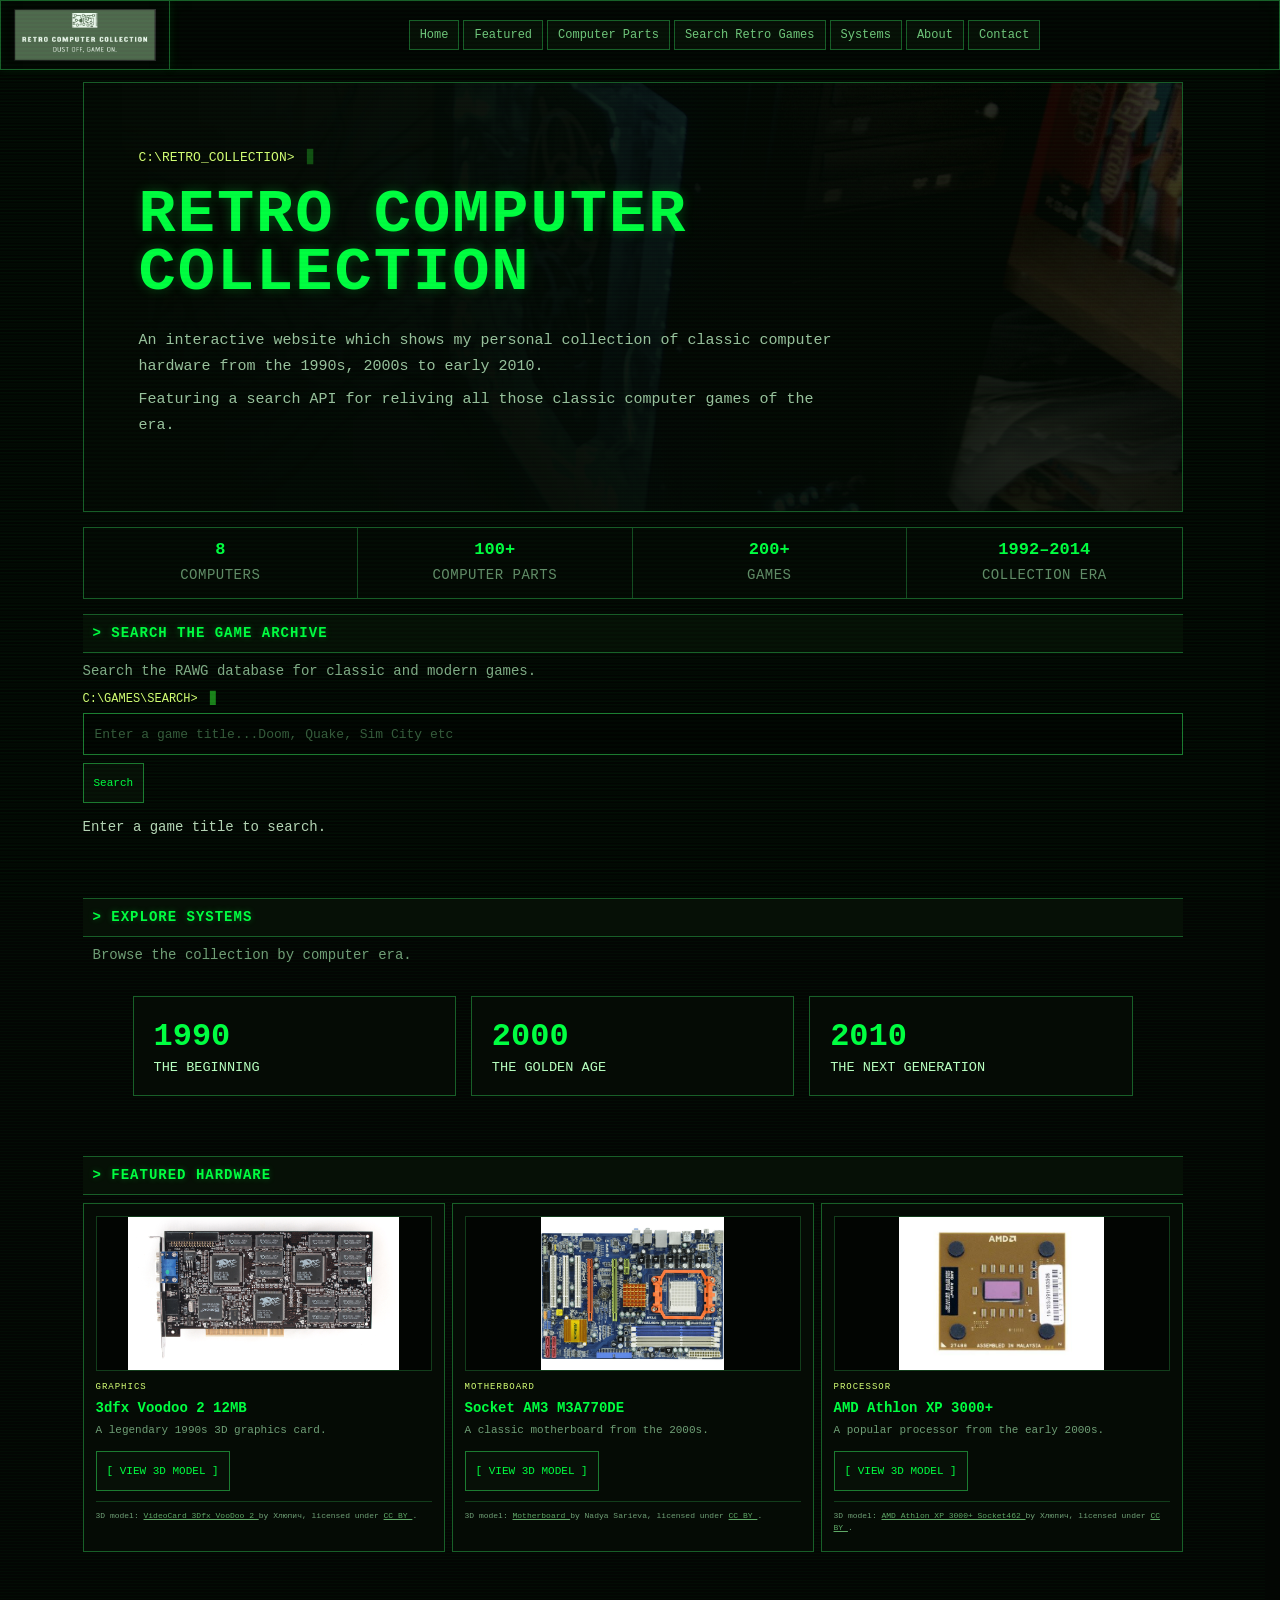
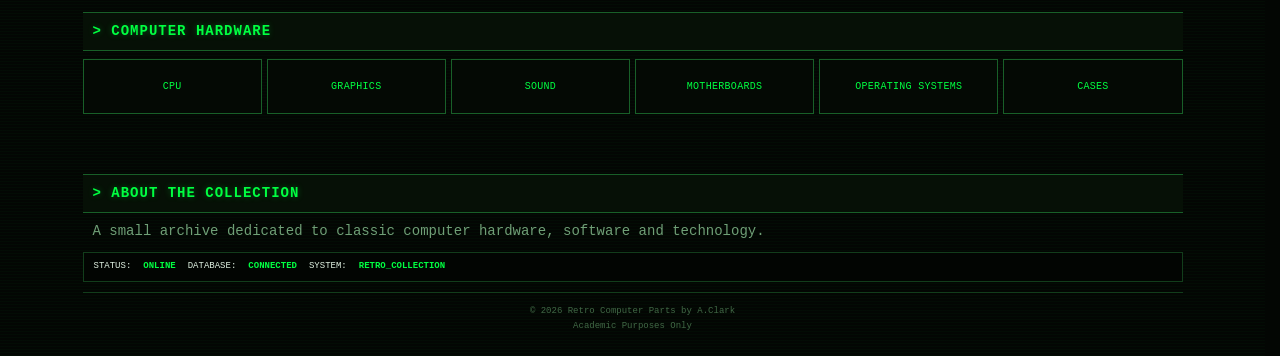
==== index.html @ cc0c21e3 "blinking cursor to home page" ====
<!-- ######### - Created by Adam Clark, final version 14-09-2026.
######### - No form of AI has been used, Category AITS descriptor is 1(No AI)
######### - All sources for reference accounted for. Previously used and known knowledge used for vast majority of logic.
######### - Where further reading has been needed, i have included the reference link to the guide at the start of the appropriate area of code. -->
 
<!DOCTYPE html>
<html lang="en">
<head>
    <meta charset="UTF-8">
    <meta name="viewport" content="width=device-width, initial-scale=1.0">  
    <link rel="icon" href="favicon.png" type="image/x-icon">
    <title>Retro Computer Collection</title>
<!-- Due to number of independent styles required for each asset, a css file has been created -->
    <link rel="stylesheet" href="style.css">
<!-- A 3rd party 3d model viewer. Guide for futher reading and coding help, https://modelviewer.dev/ -->
    <script type="module"
        src="https://ajax.googleapis.com/ajax/libs/model-viewer/4.0.0/model-viewer.min.js">
    </script>
</head>

<body>
<!-- allows users to whom use keyboard and screen readers to bypass directly to main page -->
    <a class="skip-link" href="#main-content">
Skip to main content
    </a>

<header>

    <img src="images/logo.png" alt="Retro Computer Collection" class="logo">

    <h1>Retro Computer Collection</h1>
 
    <nav aria-label="Main navigation">
        <ul>
       <li><a href="#home">Home</a></li>
       <li><a href="#featured">Featured</a></li>
        <li><a href="#parts">Computer Parts</a></li>
        <li><a href="#search">Search Retro Games</a></li>
        <li><a href="#systems">Systems</a></li>
       <li><a href="#about">About</a></li>
 <li><a href="#" id="contactLink">Contact</a></li>
        </ul>
    </nav>  
   


</header>


<main id="main-content">

    <section id="home" class="terminal-hero">

    <img
        src="images/computer-background.jpg"
        alt=""
        class="hero-background">

    <div class="terminal-content">

        <div class="terminal-prompt">
            C:\RETRO_COLLECTION&gt;
        </div>

        <h2>RETRO COMPUTER<br>COLLECTION</h2>

        <p>
            An interactive website which shows my personal collection
            of classic computer hardware from the 1990s, 2000s to early 2010.
        </p>

        <p>
            Featuring a search API for reliving all those classic
            computer games of the era.
        </p>

    </div>

</section>



    <section class="stats" aria-label="Collection statistics">

        <div class="stat">
            <strong>8 </strong>
            <span>COMPUTERS</span>
        </div>

        <div class="stat">
            <strong>100+</strong>
            <span>COMPUTER PARTS</span>
        </div>

        <div class="stat">
            <strong>200+</strong>
            <span>GAMES</span>
        </div>

        <div class="stat">
            <strong>1992–2014</strong>
            <span>COLLECTION ERA</span>
        </div>

    </section>

<!-- This section allows the user to search and pull data from the API data base for games (RAWG). The search results a then pulled from the system using javascript. -->
<section id="search">

    <h2>&gt; SEARCH THE GAME ARCHIVE</h2>

    <p>
        Search the RAWG database for classic and modern games.
    </p>

    <form id="gameSearchForm">

        <label for="gameSearch" class="terminal-prompt"> C:\GAMES\SEARCH&gt; </label>

        <input
            type="search"
            id="gameSearch"
            name="game"
            placeholder="Enter a game title...Doom, Quake, Sim City etc"
            autocomplete="off"
        >

        <button type="submit" class="site-link">
            Search
        </button>

    </form>

    <div id="searchResults">
        <p>Enter a game title to search.</p>
    </div>

</section>


<section id="systems">

    <h2>&gt; EXPLORE SYSTEMS</h2>

    <p>Browse the collection by computer era.</p>

    <div class="decade-timeline">

        <!-- buttons have been created to allow the user to show a specific time period of computer system, using Javascript the relevent informaitno is pulled from the website. -->
    <button type="button" class="decade" data-decade="1990s">
        <strong>1990</strong>
        <span>THE BEGINNING</span>
    </button>

    <button type="button" class="decade" data-decade="2000s">
        <strong>2000</strong>
        <span>THE GOLDEN AGE</span>
    </button>

    <button type="button" class="decade" data-decade="2010s">
        <strong>2010</strong>
        <span>THE NEXT GENERATION</span>
    </button>

</div>

<!-- this uses a container which uses a placeholder to show the user a default layout for decade, when the user selects a specifc decade, javascript is used to load the selected period computer systems. -->

    <div id="systemCollection" class="system-collection" aria-live="polite">

        <p class="system-placeholder">
            Select a decade to view the systems in the collection.
        </p>

    </div>

</section>


<!-- this is the featured part of the website, this loads three historical items i owned, and loads a 3d model into the browser for the user to interactive with. 3d models are not my own but cited.
 Further reading on implementing the 3d viewer and javascript coding was obtained from  https://modelviewer.dev/ -->

    <section id="featured">

        <h2>&gt; FEATURED HARDWARE</h2>

        <div class="parts">

            <article>

                <img
                    src="featured/voodoo.jpg"
                    alt="3dfx Voodoo 2 graphics card">

                <div class="card-label">
                    GRAPHICS
                </div>

                <h3>3dfx Voodoo 2 12MB</h3>

                <p>
                    A legendary 1990s 3D graphics card.
                </p>

                <button
                    type="button"
                    class="model-link site-link"
                    data-model="featured/voodoo.glb">
                    [ VIEW 3D MODEL ]
                </button>

                <p class="site-link-citation">
                    3D model:
                    <a
                        href="https://sketchfab.com/3d-models/videocard-3dfx-voodoo-2-6d3f9151b11b46f184dcae4c0ed22479"
                        target="_blank"
                        rel="noopener">
                        VideoCard 3Dfx VooDoo 2
                    </a>
                    by Хлюпич, licensed under
                    <a
                        href="https://creativecommons.org/licenses/by/4.0/"
                        target="_blank"
                        rel="noopener">
                        CC BY
                    </a>.
                </p>

            </article>


            <article>

                <img
                    src="featured/motherboard.jpg"
                    alt="Socket AM3 M3A770DE motherboard">

                <div class="card-label">
                    MOTHERBOARD
                </div>

                <h3>Socket AM3 M3A770DE</h3>

                <p>
                    A classic motherboard from the 2000s.
                </p>

                <button
                    type="button"
                    class="model-link site-link"
                    data-model="featured/motherboard.glb">
                    [ VIEW 3D MODEL ]
                </button>

                <p class="site-link-citation">
                    3D model:
                    <a
                        href="https://sketchfab.com/3d-models/motherboard-cd605439b788488d83d1c97d4547c9fc"
                        target="_blank"
                        rel="noopener">
                        Motherboard
                    </a>
                    by Nadya Sarieva, licensed under
                    <a
                        href="https://creativecommons.org/licenses/by/4.0/"
                        target="_blank"
                        rel="noopener">
                        CC BY
                    </a>.
                </p>

            </article>


            <article>

                <img
                    src="featured/amdathlon3000.jpg"
                    alt="AMD Athlon XP 3000+ processor">

                <div class="card-label">
                    PROCESSOR
                </div>

                <h3>AMD Athlon XP 3000+</h3>

                <p>
                    A popular processor from the early 2000s.
                </p>

                <button
                    type="button"
                    class="model-link site-link"
                    data-model="featured/amdathlonxp.glb">
                    [ VIEW 3D MODEL ]
                </button>

                <p class="site-link-citation">
                    3D model:
                    <a
                        href="https://sketchfab.com/3d-models/amd-athlon-xp-3000-socket462-8713dd83f1434eb2a84fe0ce3e3744a7"
                        target="_blank"
                        rel="noopener">
                        AMD Athlon XP 3000+ Socket462
                    </a>
                    by Хлюпич, licensed under
                    <a
                        href="https://creativecommons.org/licenses/by/4.0/"
                        target="_blank"
                        rel="noopener">
                        CC BY
                    </a>.
                </p>

            </article>

        </div>


        <div
            id="modelViewer"
            class="model-viewer-container">

            <button
                id="closeModel"
                class="model-close">
                [ CLOSE 3D MODEL ]
            </button>

            <model-viewer
                id="model3D"
                alt="3D computer component"
                camera-controls
                auto-rotate
                shadow-intensity="1"
                exposure="1"
                loading="eager"
                reveal="auto"
                style="width: 100%; height: 100%; background: #101510;">
            </model-viewer>

        </div>

    </section>

<!-- placeholder at the bottom of the website to allow the user to navigate to pages to specific types of hardware -->
    <section id="parts">

        <h2>&gt; COMPUTER HARDWARE</h2>

        <ul class="categories">

            <li>
            <a href="cpu.html" class="category">
                <h3>CPU</h3>
            </a>
            </li>
            <li>
            <a href="gpu.html" class="category">
                <h3>GRAPHICS</h3>
            </a>
            </li>
            <li>
            <a href="sound.html" class="category">
                <h3>SOUND</h3>
            </a>
            </li>
            <li>
            <a href="motherboard.html" class="category">
                <h3>MOTHERBOARDS</h3>
            </a>
            </li>
            <li>
            <a href="os.html" class="category">
                <h3>OPERATING SYSTEMS</h3>
            </a>
            </li>
            <li>
            <a href="tower.html" class="category">
                <h3>CASES</h3>
            </a>
            </li>
        </ul>

    </section>

    <section id="about">

        <h2>&gt; ABOUT THE COLLECTION</h2>

        <p>
            A small archive dedicated to classic computer hardware,
            software and technology.
        </p>

    </section>

<!-- styling at the bottom of the webpage to mimic a terminal connection status -->
    <section class="terminal-status">

        <span>STATUS:</span>
        <strong>ONLINE</strong>

        <span>DATABASE:</span>
        <strong>CONNECTED</strong>

        <span>SYSTEM:</span>
        <strong>RETRO_COLLECTION</strong>

    </section>

<!-- contact form used to collect information from the user and allow them to send a message via a default mailing application. It uses a seperate js file in contact.js -->
    <div id="contact" aria-hidden="true">

        <div class="contact-box">

            <button
                type="button"
                id="closeContact"
                class="contact-close"
                aria-label="Close contact form">
                &times;
            </button>

            <h2 id="contactTitle">CONTACT</h2>

            <p>
                Send a message about the Retro Computer Collection.
            </p>

            <p
                id="formFeedback"
                class="form-feedback"
                aria-live="polite">
            </p>

            <form id="contactForm">

                <label for="contactName">NAME</label>

                <input
                    type="text"
                    id="contactName"
                    name="name"
                    required>

                <label for="contactEmail">EMAIL</label>

                <input
                    type="email"
                    id="contactEmail"
                    name="email"
                    required>

                <label for="contactSubject">SUBJECT</label>

                <input
                    type="text"
                    id="contactSubject"
                    name="subject"
                    required>


                 <label for="contactExperience">Computer experience</label>

                    <select id="contactExperience" name="experience" required>
                        <option value="">Please select</option>
                        <option value="beginner">Beginner</option>
                        <option value="enthusiast">Computer enthusiast</option>
                        <option value="overclocker">Overclocker</option>
                        <option value="professional">IT professional</option>
                    </select>


                <label for="contactMessage">MESSAGE</label>

                <textarea
                    id="contactMessage"
                    name="message"
                    rows="7"
                    required></textarea>

                <button
                    type="submit"
                    class="contact-submit">
                    [ SEND MESSAGE ]
                </button>

            </form>

        </div>

    </div>

    <div id="messagePopup" class="message-popup" aria-hidden="true">

    <div class="message-popup-box">

        <button
            type="button"
            id="closeMessagePopup"
            class="message-popup-close"
            aria-label="Close message">
            &times;
        </button>

        <h2>&gt; MESSAGE SENT</h2>

        <p>
            Your message has been prepared successfully.
        </p>

        <button
            type="button"
            id="messagePopupOk"
            class="message-popup-ok">
            [ OK ]
        </button>

    </div>

</div>
</main>

<footer>
    <p>© 2026 Retro Computer Parts by A.Clark</p>
    <p>Academic Purposes Only</p>
</footer>

<div
        class="image-lightbox"
        id="image-lightbox"
        role="dialog"
        aria-modal="true"
        aria-label="Enlarged sound card image"
    >
        <button
            class="close-button"
            id="close-lightbox"
            type="button"
            aria-label="Close image"
        >
            &times;
        </button>

        <img id="lightbox-image" src="" alt="">
    </div>

    <script src="js/contact.js">
            
    </script>

  <script type="text/javascript" src="https://counter.websiteout.com/js/2/0/0/1"></script>

<!-- A 3rd party 3d model viewer. Guide for futher reading and coding help, https://modelviewer.dev/ -->
<script>
    const viewer = document.getElementById("modelViewer");
    const model3D = document.getElementById("model3D");
    const closeModel = document.getElementById("closeModel");
    const modelLinks = document.querySelectorAll(".model-link");

    modelLinks.forEach(function(link) {
        link.addEventListener("click", function(event) {
            event.preventDefault();

            const modelFile = link.getAttribute("data-model");

            model3D.src = "./" + modelFile;

            viewer.classList.add("show");

            viewer.scrollIntoView({
                behavior: "smooth",
                block: "start"
            });
        });
    });

    closeModel.addEventListener("click", function() {
        viewer.classList.remove("show");
    });
</script>

<!-- this is the api Javascript. RAWG API documentaitno was used as a refeferenced when implmenting the game searcha dn API detail pull requests. https://rawg.io/apidocs -->
<script>
const gameSearchForm = document.getElementById("gameSearchForm");
const gameSearch = document.getElementById("gameSearch");
const searchResults = document.getElementById("searchResults");

gameSearchForm.addEventListener("submit", async function (event) {
    event.preventDefault();

    const searchTerm = gameSearch.value.trim();

    if (!searchTerm) {
        return;
    }

    searchRAWG(searchTerm);

});
// potential security flaw as anyone viewing the html code can see the api key. a stronger solution would be to have the service side keep the key private.
const RAWG_API_KEY = "3a612cb3b10a46748b4b81778a5bce30";



// this sends the user search string to the RAWG API and processes the returned data
async function searchRAWG(searchTerm) {

    searchResults.innerHTML =
        "<p>Searching...</p>";

    const url =
        "https://api.rawg.io/api/games" +
        "?key=" + encodeURIComponent(RAWG_API_KEY) +
        "&search=" + encodeURIComponent(searchTerm) +
        "&page_size=8";

    try {

        const response = await fetch(url);

        const data = await response.json();

        if (!response.ok) {

            console.error("RAWG error:", data);

            searchResults.innerHTML =
                "<p>RAWG error " +
                response.status +
                ": " +
                (data.detail || "Request failed.") +
                "</p>";

            return;
        }

        displayGames(data.results);
// catch errors and "no game data" checks are used to give the user useful error messages, ie no game found or error with database
    } catch (error) {

        console.error("Search error:", error);

        searchResults.innerHTML =
            "<p>Unable to connect to the RAWG API.</p>";
    }
}

//this creates the result interface from the game searched in the API pull, allowing the user to select which game they want the detail to be shown.
function displayGames(games) {

    if (!games || games.length === 0) {

        searchResults.innerHTML =
            "<p>No games found.</p>";

        return;
    }

    searchResults.innerHTML = "";

    games.forEach(function (game) {

        const result = document.createElement("button");

        result.type = "button";
        result.className = "search-result";

        const title = document.createElement("strong");

        title.textContent = game.name;

        const releaseDate = document.createElement("span");

        releaseDate.textContent =
            game.released
                ? "Released: " + game.released
                : "Release date unknown";

        result.appendChild(title);
        result.appendChild(releaseDate);

        result.addEventListener("click", function () {

            getGameDetails(game.id);

        });

        searchResults.appendChild(result);

    });
}

// with the game selection now made, a full API pull is made for the game selected, this makes for more efficient data usage rather than pulling all the game data everytime a search is done.
async function getGameDetails(gameId) {

    searchResults.innerHTML =
        "<p>Loading game information...</p>";

    const url =
        "https://api.rawg.io/api/games/" +
        gameId +
        "?key=" +
        encodeURIComponent(RAWG_API_KEY);

    try {

        const response = await fetch(url);

        const game = await response.json();

        if (!response.ok) {

            console.error("RAWG error:", game);

            searchResults.innerHTML =
                "<p>RAWG error " +
                response.status +
                ": " +
                (game.detail || "Unable to load game.") +
                "</p>";

            return;
        }

        displayGameDetails(game);

    } catch (error) {

        console.error("Game details error:", error);

        searchResults.innerHTML =
            "<p>Unable to connect to the RAWG API.</p>";
    }
}

// this constructs the detailed game information on the main web page. It pulls a default image of the game as well as background infomrmation on the game.
function displayGameDetails(game) {

    searchResults.innerHTML = "";

    const details = document.createElement("div");

    details.className = "game-details";


    const gameHeader = document.createElement("div");

    gameHeader.className = "game-header";


    if (game.background_image) {

        const image = document.createElement("img");

        image.src = game.background_image;

        image.alt = game.name;

        gameHeader.appendChild(image);
    }

// game information varies from metacritic, rating, genres, title, webpage etc. All pulled from the RAWG API. This is all shown in the main webpage for the user.
    const gameInfo = document.createElement("div");

    gameInfo.className = "game-info";


    const title = document.createElement("h3");

    title.textContent = game.name;

    gameInfo.appendChild(title);


    const release = document.createElement("p");

    release.innerHTML =
        "<strong>Released:</strong> " +
        (game.released || "Unknown");

    gameInfo.appendChild(release);


    const rating = document.createElement("p");

    rating.innerHTML =
        "<strong>Rating:</strong> " +
        (game.rating ? game.rating + " / 5" : "Unknown");

    gameInfo.appendChild(rating);


    if (game.genres && game.genres.length > 0) {

        const genres = document.createElement("p");

        genres.innerHTML =
            "<strong>Genre:</strong> " +
            game.genres
                .map(function (genre) {
                    return genre.name;
                })
                .join(", ");

        gameInfo.appendChild(genres);
    }


    if (game.developers && game.developers.length > 0) {

        const developers = document.createElement("p");

        developers.innerHTML =
            "<strong>Developer:</strong> " +
            game.developers
                .map(function (developer) {
                    return developer.name;
                })
                .join(", ");

        gameInfo.appendChild(developers);
    }


    if (game.publishers && game.publishers.length > 0) {

        const publishers = document.createElement("p");

        publishers.innerHTML =
            "<strong>Publisher:</strong> " +
            game.publishers
                .map(function (publisher) {
                    return publisher.name;
                })
                .join(", ");

        gameInfo.appendChild(publishers);
    }


    if (game.platforms && game.platforms.length > 0) {

        const platforms = document.createElement("p");

        platforms.innerHTML =
            "<strong>Platforms:</strong> " +
            game.platforms
                .map(function (platform) {
                    return platform.platform.name;
                })
                .join(", ");

        gameInfo.appendChild(platforms);
    }


    gameHeader.appendChild(gameInfo);

    details.appendChild(gameHeader);


    if (game.description_raw) {

        const descriptionTitle = document.createElement("h4");

        descriptionTitle.textContent = "Description";

        details.appendChild(descriptionTitle);


        const description = document.createElement("p");

        description.textContent = game.description_raw;

        details.appendChild(description);
    }


    if (game.metacritic) {

        const metacritic = document.createElement("p");

        metacritic.className = "metacritic";

        metacritic.innerHTML =
            "<strong>Metacritic:</strong> " +
            game.metacritic;

        details.appendChild(metacritic);
    }


    if (game.website) {

        const website = document.createElement("a");

        website.href = game.website;

        website.target = "_blank";

        website.rel = "noopener";

        website.textContent =
            "Official Game Website";

        website.className =
            "game-website";

        details.appendChild(website);
    }


    searchResults.appendChild(details);
}
</script>


<!-- this segement of javasript is used to population the decade/system owned section of the webpage. -->
<script src="js/owned.js"></script>

<script>
const decadeButtons = document.querySelectorAll(".decade");
const systemCollection = document.getElementById("systemCollection");

decadeButtons.forEach(function(button) {

    // when a decade period is selected, the default screen is hidden and the age period appropraite systems is shown to the user
    button.addEventListener("click", function() {

        const decade = button.dataset.decade;

        if (button.classList.contains("active")) {

            button.classList.remove("active");
            systemCollection.classList.remove("show");

            return;
        }

        decadeButtons.forEach(function(otherButton) {
            otherButton.classList.remove("active");
        });

        button.classList.add("active");

        const decadeStart = parseInt(decade.substring(0, 4));

        const selectedSystems = owned.filter(function(system) {

            return system.year >= decadeStart &&
                   system.year < decadeStart + 10;

        });

        systemCollection.innerHTML = "";

        const heading = document.createElement("h3");

        heading.textContent = "> " + decade + " SYSTEMS";

        systemCollection.appendChild(heading);

        const grid = document.createElement("div");

        grid.className = "system-grid";

        selectedSystems.forEach(function(system) {

    const card = document.createElement("article");

    card.className = "system-card";

const images = document.createElement("div");

images.className = "system-images";

const imageButton2 = document.createElement("button");

imageButton2.type = "button";
imageButton2.className = "image-button";
imageButton2.setAttribute(
    "aria-label",
    "Enlarge " + system.tower.name + " image"
);

const image2 = document.createElement("img");

image2.src = system.tower.image2;
image2.alt = system.tower.name;

imageButton2.appendChild(image2);


const imageButton3 = document.createElement("button");

imageButton3.type = "button";
imageButton3.className = "image-button";
imageButton3.setAttribute(
    "aria-label",
    "Enlarge " + system.tower.name + " image"
);

const image3 = document.createElement("img");

image3.src = system.tower.image3;
image3.alt = system.tower.name;

imageButton3.appendChild(image3);


images.appendChild(imageButton2);
images.appendChild(imageButton3);


    const title = document.createElement("h4");

    title.textContent = system.motherboard.name;

    const year = document.createElement("p");

    year.className = "system-year";

    year.textContent = "YEAR: " + system.cpu.released;

    const tower = document.createElement("p");

    tower.innerHTML =
        "<strong>CASE:</strong> " +
        system.tower.name;

    const cpu = document.createElement("p");

    cpu.innerHTML =
        "<strong>CPU:</strong> " +
        system.cpu.name +
        " (" +
        system.cpu.clockspeed +
        ")";

    const gpu = document.createElement("p");

    gpu.innerHTML =
        "<strong>GPU:</strong> " +
        system.gpu.name +
        " (" +
        system.gpu.RamSize +
        ")";

    const sound = document.createElement("p");

    sound.innerHTML =
        "<strong>SOUND:</strong> " +
        system.sound.name;

    const os = document.createElement("p");

    os.innerHTML =
        "<strong>OS:</strong> " +
        system.os.name;

    // System cards are dynaimically generated and displayed in the webpages display grid, allowing the ability to show each individual component. This is how each system is broken down into manageable bits. All the cards are built using the data in owned.js

    // Keeping the hardware infomraiton in owned.js allows the same component to be displayed accournt multiple systsems when required. This aids the card system for when images and information are dynamically required
card.appendChild(images);
    card.appendChild(title);
    card.appendChild(year);
    card.appendChild(tower);
    card.appendChild(cpu);
    card.appendChild(gpu);
    card.appendChild(sound);
    card.appendChild(os);

    grid.appendChild(card);
});


        if (selectedSystems.length === 0) {

            const emptyMessage = document.createElement("p");

            emptyMessage.textContent =
                "No systems found for this decade.";

            grid.appendChild(emptyMessage);
        }

        systemCollection.appendChild(grid);

        systemCollection.classList.add("show");

        systemCollection.scrollIntoView({
            behavior: "smooth",
            block: "nearest"
        });
    });
});

// Light Box coding to allow the user to click over an image, select it and for it to pop up at 2x size.

const lightbox = document.getElementById("image-lightbox");
const lightboxImage = document.getElementById("lightbox-image");
const closeLightbox = document.getElementById("close-lightbox");

document.addEventListener("click", function (event) {

    const button = event.target.closest(".image-button");

    if (!button) {
        return;
    }

    const image = button.querySelector("img");

    lightboxImage.src = image.src;
    lightboxImage.alt = button.getAttribute("aria-label");

    lightbox.classList.add("active");
    closeLightbox.focus();
});

closeLightbox.addEventListener("click", function () {

    lightbox.classList.remove("active");

    lightboxImage.src = "";
});

lightbox.addEventListener("click", function (event) {

    if (event.target === lightbox) {

        lightbox.classList.remove("active");

        lightboxImage.src = "";
    }
});

document.addEventListener("keydown", function (event) {

    if (event.key === "Escape") {

        lightbox.classList.remove("active");

        lightboxImage.src = "";
    }
});



</script>


<script src="https://code.jquery.com/jquery-3.7.1.min.js"></script>

<!-- Terminal cursor effect on console address on home page -->
<script>
$(document).ready(function() {
    $(".terminal-prompt").each(function() {
        $(this).append('<span class="cursor">▋</span>');
    });

    function blinkCursor() {
        $(".cursor").fadeTo(500, 0.1).fadeTo(500, 1);
    }

    setInterval(blinkCursor, 1000);
});
</script>




</body>
</html>
---- style.css ----
html {
    scrollbar-gutter: stable;
    scroll-behavior: smooth;
}

/* applies the same box sizing to all elements */
* {
    box-sizing: border-box;
}

/* this is the main webpage layout, this is based on a retro computer terminal theme */
:root {
    --bg: #030603;
    --bg-dark: #020502;
    --bg-panel: #040904;
    --bg-card: #050b05;
    --bg-button: #061006;
    --green: #00ff41;
    --green-dark: #001900;
    --green-light: #d5ff75;
    --text: #b8d8b8;
    --text-muted: #6f9f76;
    --border: #185f28;
    --border-dark: #123d1b;
    --glow: 0 0 10px rgba(0, 255, 65, 0.25);
    --font: "Courier New", Courier, monospace;
}

/* =========================
   GLOBAL STYLES
   ========================= */

body {
    margin: 0;
    padding: 0;
    background:
        repeating-linear-gradient(
            0deg,
            rgba(0, 255, 65, 0.025) 0px,
            rgba(0, 255, 65, 0.025) 1px,
            transparent 1px,
            transparent 3px
        ),
        var(--bg);
    color: var(--text);
    font-family: var(--font);
    font-size: 12px;
    line-height: 1.5;
    min-height: 100vh;
    overflow-x: hidden;
}

/* abit of CRT thrown in here */
body::before {
    content: "";
    position: fixed;
    inset: 0;
    pointer-events: none;
    z-index: 9998;
    background: linear-gradient(
        rgba(18, 255, 80, 0.015) 50%,
        rgba(0, 0, 0, 0.025) 50%
    );
    background-size: 100% 4px;
}

/* this hides the heading by default but allows access to screen readers. */
header h1 {
    position: absolute;
    width: 1px;
    height: 1px;
    padding: 0;
    margin: -1px;
    overflow: hidden;
    clip: rect(0, 0, 0, 0);
    white-space: nowrap;
    border: 0;
}

/* main holder for the logo of the website */
header {
    width: 0;
    height: 0;
    margin: 0;
    padding: 0;
    border: none;
    background: transparent;
    box-shadow: none;
}

/* this is an accesibiilty skip link. */
.skip-link {
    position: absolute;
    top: -100px;
    left: 10px;
    z-index: 9999;
    padding: 8px 12px;
    background: var(--green);
    color: var(--green-dark);
    text-decoration: none;
    font-weight: bold;
}

.skip-link:focus {
    top: 10px;
}

/* =========================
   HEADER AND NAVIGATION
   ========================= */

/* ensures the logo is in the top left corner */
.logo {
    display: block;
    position: fixed;
    top: 0;
    left: 0;
    width: 72px;
    height: 52px;
    padding: 4px;
    margin: 0;
    object-fit: contain;
    z-index: 1001;
    background: var(--bg);
    border: 1px solid var(--border);
    box-shadow:
        inset 0 0 15px rgba(0, 255, 65, 0.04),
        0 0 10px rgba(0, 255, 65, 0.08);
}

/* fixed navigation bar at the top */
nav {
    display: flex;
    align-items: center;
    position: fixed;
    top: 0;
    left: 72px;
    width: calc(100% - 72px);
    min-height: 52px;
    padding: 5px;
    z-index: 1000;
    background: var(--bg);
    border: 1px solid var(--border);
    border-left: none;
    box-shadow:
        inset 0 0 15px rgba(0, 255, 65, 0.04),
        0 0 10px rgba(0, 255, 65, 0.08);
    overflow-x: auto;
    overflow-y: hidden;
    flex-wrap: nowrap;
    -webkit-overflow-scrolling: touch;
    scrollbar-width: none;
}

/* the main navigation links and spacing for the page */
nav ul {
    display: flex;
    align-items: center;
    gap: 4px;
    margin: 0;
    padding: 0;
    list-style: none;
    flex-wrap: nowrap;
}

nav li {
    margin: 0;
    padding: 0;
    list-style: none;
}

nav a {
    display: inline-flex;
    align-items: center;
    justify-content: center;
    flex: 0 0 auto;
    min-height: 34px;
    padding: 6px 8px;
    color: #71c77c;
    background: #071007;
    border: 1px solid var(--border);
    text-decoration: none;
    font-size: 9px;
    line-height: 1.2;
    transition: 0.15s ease;
    white-space: nowrap;
    touch-action: manipulation;
}

/* this allows the user to highlight a navigation link when hovered over. */
nav a:hover,
nav a:focus-visible,
.site-link:hover,
.site-link:focus-visible,
.contact-submit:hover,
.message-popup-ok:hover,
.message-popup-ok:focus {
    color: var(--green-dark);
    background: var(--green);
    border-color: var(--green);
    box-shadow: var(--glow);
    outline: none;
}

/* =========================
   MAIN LAYOUT AND SECTIONS
   ========================= */

/* Centres the main conent and limits maxmimum width */
main {
    width: calc(100% - 16px);
    max-width: 1100px;
    margin: 62px auto 10px;
}

section {
    margin: 35px 0 10px;
    scroll-margin-top: 62px;
}

/* adds spacing between sections*/
section > h2 {
    margin: 0 0 8px;
    padding: 8px 10px;
    color: var(--green);
    background: #061006;
    border-top: 1px solid var(--border);
    border-bottom: 1px solid var(--border);
    font-family: var(--font);
    font-size: 14px;
    font-weight: bold;
    text-transform: uppercase;
    letter-spacing: 1px;
    text-shadow: 0 0 6px rgba(0, 255, 65, 0.3);
}

section > p {
    color: #82ad88;
}

#systems,
#about {
    padding: 0;
}

#systems p,
#about p {
    margin: 8px 10px;
    color: var(--text-muted);
    overflow-wrap: anywhere;
}

/* =========================
   HOME HERO AND BUTTONS
   ========================= */

/* this is the home panel and terminal appearance (hero).*/
#home {
    position: relative;
    width: 100%;
    max-width: none;
    min-height: 430px;
    margin: 10px 0 15px;
    padding: 0;
    overflow: hidden;
    background: var(--bg-panel);
    border: 1px solid var(--border);
    box-shadow: inset 0 0 40px rgba(0, 255, 65, 0.025);
}

#home h2 {
    margin: 0 0 25px;
    padding: 0;
    border: none;
    background: transparent;
    color: var(--green);
    font-size: clamp(32px, 5vw, 58px);
    line-height: 0.95;
    letter-spacing: 2px;
    text-shadow: 0 0 12px rgba(0, 255, 65, 0.25);
    overflow-wrap: anywhere;
}

#home p {
    width: min(700px, 100%);
    margin: 8px 0;
    color: #9bc49f;
    font-size: 14px;
    line-height: 1.7;
    text-align: left;
    overflow-wrap: anywhere;
}

.terminal-hero {
    position: relative;
    display: flex;
    align-items: center;
    overflow: hidden;
}

.hero-background {
    position: absolute;
    inset: 0;
    width: 100%;
    height: 100%;
    object-fit: cover;
    opacity: 0.65;
    filter: grayscale(60%) contrast(1.2);
    z-index: 0;
}

/* this is a dark overlay used to improve text readibiliy over the background imiage, intiially used as a fadeout image for effect. */
.terminal-hero::after {
    content: "";
    position: absolute;
    inset: 0;
    z-index: 1;
    background:
        linear-gradient(
            90deg,
            var(--bg-panel) 0%,
            rgba(4, 9, 4, 0.94) 35%,
            rgba(4, 9, 4, 0.70) 65%,
            rgba(4, 9, 4, 0.40) 100%
        ),
        linear-gradient(
            to bottom,
            rgba(5, 8, 5, 0.1),
            rgba(5, 8, 5, 0.75)
        );
}

/* positions and sizes teh heros text and content area */
.terminal-content {
    position: relative;
    z-index: 2;
    width: min(850px, 100%);
    padding: 55px 45px;
}

/* styles the termianl prompt text */
.terminal-prompt {
    margin-bottom: 18px;
    color: var(--green-light);
    font-size: 13px;
    overflow-wrap: anywhere;
}

/* creates the hero button layout appearance */
.hero-buttons {
    display: flex;
    flex-direction: column;
    gap: 6px;
    margin-top: 18px;
}

/* this styles the main website.action buttons to match the main scheme */
.site-link {
    display: inline-flex;
    align-items: center;
    justify-content: center;
    width: 100%;
    min-height: 40px;
    margin-top: 8px;
    padding: 8px 10px;
    background: #071007;
    color: var(--green);
    border: 1px solid #1c7c31;
    text-decoration: none;
    font-family: var(--font);
    font-size: 11px;
    cursor: pointer;
    transition: 0.15s ease;
    touch-action: manipulation;
}

/* this adds hover and focus to the buttons */

/* =========================
   STATISTICS
   ========================= */

/* creates statitics panel and information style using CSS grid */
.stats {
    display: grid;
    grid-template-columns: repeat(2, minmax(0, 1fr));
    margin: 0 0 15px;
    background: var(--bg-panel);
    border: 1px solid var(--border);
}

.stat {
    min-width: 0;
    min-height: 70px;
    padding: 12px 5px;
    text-align: center;
    border-right: 1px solid #154d22;
    border-bottom: 1px solid #154d22;
}

.stat:nth-child(2n) {
    border-right: none;
}

.stat:nth-last-child(-n + 2) {
    border-bottom: none;
}

.stat strong {
    display: block;
    color: var(--green);
    font-family: var(--font);
    font-size: 17px;
    line-height: 1.2;
    overflow-wrap: anywhere;
}

.stat span {
    display: block;
    margin-top: 4px;
    color: #638e69;
    font-size: 14px;
    letter-spacing: 0.5px;
    overflow-wrap: anywhere;
}

/* =========================
   GAME SEARCH AND RESULTS
   ========================= */

/* creates and styles the game search and results */
#search {
    margin: 12px 0;
    padding: 0;
}

#search > p {
    margin: 5px 0 8px;
}

#search label {
    display: block;
    margin-bottom: 5px;
    color: var(--green-light);
    font-size: 12px;
}

#gameSearch {
    display: block;
    width: 100%;
    min-height: 42px;
    padding: 9px 11px;
    margin: 0;
    background: var(--bg-dark);
    color: var(--green);
    border: 1px solid #1c7c31;
    outline: none;
    font-family: var(--font);
    font-size: 13px;
}

#gameSearch::placeholder {
    color: #365b3c;
}

#gameSearch:focus {
    border-color: var(--green);
    box-shadow: 0 0 10px rgba(0, 255, 65, 0.2);
}

#searchResults {
    margin-top: 8px;
}

.search-result {
    display: block;
    width: 100%;
    min-height: 44px;
    margin-bottom: 5px;
    padding: 9px 11px;
    text-align: left;
    background: #050b05;
    color: #8fba94;
    border: 1px solid #164e23;
    cursor: pointer;
    font-family: var(--font);
    transition: 0.15s ease;
    touch-action: manipulation;
}

.search-result:hover,
.search-result:focus-visible {
    background: #071807;
    border-color: var(--green);
    box-shadow: inset 3px 0 0 var(--green);
    outline: none;
}

.search-result strong {
    display: block;
    color: var(--green);
    font-family: var(--font);
    font-size: 13px;
    overflow-wrap: anywhere;
}

.search-result span {
    color: #638e69;
    font-size: 10px;
    overflow-wrap: anywhere;
}

/* =========================
   DECADE TIMELINE
   ========================= */

/* this section creates and styles the decade timeline section of the page */
.decade-timeline {
    display: grid;
    grid-template-columns: 1fr;
    gap: 10px;
    width: 100%;
    max-width: 1000px;
    margin: 20px auto;
}

.decade {
    width: 100%;
    min-height: 100px;
    padding: 18px;
    background: #050b05;
    color: var(--green);
    border: 1px solid var(--border);
    font-family: var(--font);
    cursor: pointer;
    transition: 0.15s ease;
    touch-action: manipulation;
    text-align: left;
}

.decade strong {
    display: block;
    font-size: 1.6rem;
    margin-bottom: 5px;
}

.decade span {
    display: block;
    color: #b7ffbf;
    font-size: 0.85rem;
    overflow-wrap: anywhere;
}

.decade:hover,
.decade.active {
    background: var(--green);
    color: var(--green-dark);
    border-color: var(--green);
    box-shadow: 0 0 15px rgba(0, 255, 65, 0.3);
}

.decade:hover span,
.decade.active span {
    color: var(--green-dark);
}

/* =========================
   HARDWARE CARDS
   ========================= */

/* this tyles the computer part cards */
.parts,
.cpu-list,
.sound-list,
.gpu-list,
.motherboard-list,
.os-list,
.tower-list {
    display: grid;
    grid-template-columns: 1fr;
    gap: 7px;
}

.parts article,
.cpu-card,
.sound-card,
.gpu-card,
.motherboard-card,
.os-card,
.tower-card {
    min-width: 0;
    padding: 12px;
    background: var(--bg-card);
    color: #9bc49f;
    border: 1px solid var(--border);
    text-align: left;
}

.parts article {
    transition: 0.15s ease;
}

.parts article:hover,
.cpu-card:hover,
.sound-card:hover,
.gpu-card:hover,
.motherboard-card:hover,
.os-card:hover,
.tower-card:hover {
    border-color: var(--green);
    box-shadow:
        0 0 12px rgba(0, 255, 65, 0.12),
        inset 0 0 15px rgba(0, 255, 65, 0.025);
}

.parts img,
.cpu-card img,
.sound-card img,
.gpu-card img,
.motherboard-card img,
.os-card img,
.tower-card img {
    display: block;
    width: 100%;
    height: 155px;
    margin: 0 0 10px;
    object-fit: contain;
    background: var(--bg-dark);
    border: 1px solid var(--border-dark);
}

.parts h3,
.cpu-card h3,
.sound-card h3,
.gpu-card h3,
.motherboard-card h3,
.os-card h3,
.tower-card h3 {
    margin: 4px 0;
    color: var(--green);
    font-size: 14px;
    line-height: 1.3;
    overflow-wrap: anywhere;
}

.parts p,
.cpu-card p,
.sound-card p,
.gpu-card p,
.motherboard-card p,
.os-card p,
.tower-card p {
    margin: 5px 0;
    color: var(--text-muted);
    font-size: 11px;
    overflow-wrap: anywhere;
}

.card-label {
    color: var(--green-light);
    font-size: 9px;
    letter-spacing: 1px;
}

/* this styles the citations for all the images used on the webpage */
.site-link-citation {
    padding-top: 8px;
    margin-top: 10px !important;
    border-top: 1px solid var(--border-dark);
    font-size: 8px !important;
}

.site-link-citation a,
a[target="_blank"] {
    color: #5fa967;
    overflow-wrap: anywhere;
}

/* =========================
   IMAGE BUTTONS AND PLACEHOLDERS
   ========================= */

.image-button {
    display: block;
    width: 100%;
    height: 155px;
    padding: 0;
    margin: 0 0 10px;
    background: var(--bg-dark);
    border: 1px solid var(--border-dark);
    cursor: pointer;
    overflow: hidden;
    touch-action: manipulation;
}

.image-button img {
    display: block;
    width: 100%;
    height: 100%;
    margin: 0;
    object-fit: contain;
}

.image-button:hover,
.image-button:focus-visible,
.system-images .image-button:hover,
.system-images .image-button:focus-visible {
    border-color: var(--green);
    box-shadow: var(--glow);
    outline: none;
}

.sound-image-placeholder,
.cpu-image-placeholder,
.gpu-image-placeholder,
.motherboard-image-placeholder,
.os-image-placeholder,
.tower-image-placeholder {
    display: flex;
    align-items: center;
    justify-content: center;
    width: 100%;
    height: 155px;
    margin-bottom: 10px;
    background: var(--bg-dark);
    color: #416946;
    border: 1px solid var(--border-dark);
    text-align: center;
    overflow-wrap: anywhere;
}

/* creates the system image gallaries */
.system-images {
    display: flex;
    gap: 6px;
}

.system-images .image-button {
    width: 50%;
    height: 130px;
    padding: 0;
    margin: 0;
    border: 1px solid var(--border-dark);
    background: transparent;
}

/* =========================
   HARDWARE CATEGORIES
   ========================= */

.categories {
    display: grid;
    grid-template-columns: repeat(2, minmax(0, 1fr));
    gap: 5px;
    margin: 0;
    padding: 0;
    list-style: none;
}

.categories li {
    margin: 0;
    padding: 0;
    list-style: none;
}

/* styling used for the categorys of hardware shown */
.category {
    display: flex;
    align-items: center;
    justify-content: center;
    min-height: 55px;
    min-width: 0;
    padding: 10px 5px;
    background: var(--bg-panel);
    color: var(--green);
    border: 1px solid var(--border);
    text-align: center;
    text-decoration: none;
    transition: 0.15s ease;
    touch-action: manipulation;
}

.category h3 {
    margin: 0;
    font-size: 10px;
    font-weight: normal;
    letter-spacing: 0.3px;
    overflow-wrap: anywhere;
}

.category:hover {
    background: var(--green);
    color: var(--green-dark);
    border-color: var(--green);
    box-shadow: 0 0 10px rgba(0, 255, 65, 0.25);
}

.category:hover h3 {
    color: var(--green-dark);
}

/* =========================
   SYSTEM COLLECTION
   ========================= */

/* this creates and styles the system collection panel */
.system-collection {
    display: none;
    width: 100%;
    max-width: 1100px;
    margin: 20px auto 0;
    padding: 12px;
    background: #050805;
    border: 1px solid var(--border);
    box-shadow:
        0 0 20px rgba(0, 255, 65, 0.12),
        inset 0 0 30px rgba(0, 255, 65, 0.03);
}

.system-collection.show {
    display: block;
}

.system-collection h3 {
    margin: 0 0 18px;
    padding-bottom: 10px;
    color: var(--green);
    font-family: var(--font);
    font-size: 1.25rem;
    text-transform: uppercase;
    border-bottom: 1px solid var(--border);
    overflow-wrap: anywhere;
}

.system-grid {
    display: grid;
    grid-template-columns: 1fr;
    gap: 12px;
}

.system-card {
    min-width: 0;
    padding: 12px;
    background: var(--bg-card);
    border: 1px solid var(--border);
    transition: 0.2s;
}

.system-card:hover {
    transform: none;
    border-color: var(--green);
    box-shadow: 0 0 15px rgba(0, 255, 65, 0.25);
}

.system-card img {
    display: block;
    width: 100%;
    height: 160px;
    margin-bottom: 12px;
    object-fit: contain;
    background: #080808;
    border: 1px solid #333;
}

.system-card h4 {
    margin: 0 0 8px;
    color: var(--green);
    font-family: var(--font);
    font-size: 1.1rem;
    overflow-wrap: anywhere;
}

.system-card p {
    margin: 8px 0;
    color: #b7ffbf;
    font-size: 0.9rem;
    overflow-wrap: anywhere;
}

.system-card .system-year {
    color: var(--green);
    font-family: var(--font);
}

.system-placeholder {
    padding: 25px 10px;
    color: #5f8f65;
    text-align: center;
    font-family: var(--font);
    overflow-wrap: anywhere;
}

/* =========================
   TERMINAL STATUS
   ========================= */

/* this creates the terminal status bar for the theme at the bottom of the page */
.terminal-status {
    display: flex;
    flex-wrap: wrap;
    align-items: center;
    gap: 5px 12px;
    margin: 10px 0;
    padding: 7px 10px;
    background: var(--bg-dark);
    border: 1px solid var(--border-dark);
    color: #e1f3e3;
    font-size: 9px;
    overflow-wrap: anywhere;
}

.terminal-status strong {
    color: var(--green);
}

/* =========================
   3D MODEL VIEWER
   ========================= */

/* creates the 3d model viewer */
.model-viewer-container {
    display: none;
    position: relative;
    width: 100%;
    height: min(400px, 65vh);
    min-height: 280px;
    margin-top: 8px;
    overflow: hidden;
    background: #020402;
    border: 1px solid var(--border);
}

.model-viewer-container.show {
    display: block;
}

/* displays the 3d model */
.model-viewer-container model-viewer {
    width: 100%;
    height: 100%;
}

/* styles the 3d model close button */
.model-close {
    position: absolute;
    top: 8px;
    right: 8px;
    z-index: 10;
    min-width: 44px;
    min-height: 38px;
    padding: 5px 9px;
    background: var(--bg-button);
    color: var(--green);
    border: 1px solid #1c7c31;
    font-family: var(--font);
    font-size: 10px;
    cursor: pointer;
    touch-action: manipulation;
}

.model-close:hover {
    background: var(--green);
    color: var(--green-dark);
}

/* =========================
   GAME DETAILS
   ========================= */

/* game information layout style */
.game-details {
    margin-top: 8px;
    padding: 12px;
    background: var(--bg-panel);
    border: 1px solid var(--border);
    box-shadow: none;
}

.game-header {
    display: grid;
    grid-template-columns: 1fr;
    gap: 12px;
}

/* styles the game image */
.game-header img {
    width: 100%;
    height: 180px;
    object-fit: cover;
    border: 1px solid var(--border);
    box-shadow: none;
}

/* this setion creates the game details panel */
.game-info {
    min-width: 0;
}

.game-info h3 {
    margin: 0 0 10px;
    color: var(--green);
    font-size: 18px;
    overflow-wrap: anywhere;
}

.game-info p,
.game-details > p {
    margin: 5px 0;
    color: #7ba981;
    font-size: 11px;
    overflow-wrap: anywhere;
}

.game-info strong {
    color: var(--green-light);
}

.game-details h4 {
    margin: 15px 0 7px;
    padding-bottom: 5px;
    color: var(--green);
    border-bottom: 1px solid var(--border);
    font-size: 12px;
}

.metacritic {
    display: inline-block;
    padding: 5px 8px;
    border: 1px solid var(--border);
}

.game-website {
    display: inline-flex;
    align-items: center;
    justify-content: center;
    min-height: 40px;
    padding: 6px 9px;
    background: var(--bg-button);
    color: var(--green);
    border: 1px solid var(--border);
    text-decoration: none;
    font-size: 10px;
    touch-action: manipulation;
}

.game-website:hover {
    background: var(--green);
    color: var(--green-dark);
}

/* =========================
   IMAGE LIGHTBOX
   ========================= */

/* this is a big section on the light box, a theme used around the website which gives the user feedback when hovwering over an image or particular section of webpage. */
.image-lightbox {
    display: none;
    position: fixed;
    inset: 0;
    z-index: 9999;
    align-items: center;
    justify-content: center;
    padding: 12px;
    background: rgba(0, 0, 0, 0.94);
    cursor: pointer;
}

.image-lightbox.active {
    display: flex;
}

.image-lightbox img {
    width: auto;
    max-width: 96vw;
    max-height: 82vh;
    background: var(--bg);
    border: 2px solid var(--green);
    box-shadow: 0 0 25px rgba(0, 255, 65, 0.25);
}

.image-lightbox .close-button {
    position: absolute;
    top: 8px;
    right: 12px;
    color: var(--green);
    font-size: 30px;
}

/* =========================
   CONTACT FORM
   ========================= */

/* this is the styling for the contact form and feedback */
#contact {
    display: none;
    position: fixed;
    inset: 0;
    z-index: 9999;
    align-items: center;
    justify-content: center;
    padding: 10px;
    background: rgba(0, 0, 0, 0.92);
}

#contact.show {
    display: flex;
}

.contact-box {
    position: relative;
    width: 100%;
    max-width: 600px;
    max-height: 92vh;
    overflow-y: auto;
    padding: 16px;
    background: var(--bg-panel);
    color: #9bc49f;
    border: 1px solid var(--green);
    box-shadow: 0 0 25px rgba(0, 255, 65, 0.18);
}

.contact-box h2 {
    margin: 0 35px 15px 0;
    padding-bottom: 7px;
    color: var(--green);
    border-bottom: 1px solid var(--border);
    font-size: 15px;
}

.contact-box label {
    display: block;
    margin: 12px 0 4px;
    color: var(--green-light);
    font-size: 11px;
}

.contact-box input,
.contact-box textarea,
.contact-box select,
#contactExperience {
    width: 100%;
    min-height: 42px;
    padding: 8px;
    background: var(--bg-dark);
    color: var(--text);
    border: 1px solid var(--border);
    font-family: var(--font);
    font-size: 12px;
}

.contact-box input[type="text"] {
    background: var(--bg-dark);
}

.contact-box [required] {
    border-left: 2px solid var(--border);
}

.contact-box input[type="email"] {
    border-left: 2px solid var(--green);
}

.contact-box textarea {
    min-height: 120px;
    resize: vertical;
}

.contact-box input:focus,
.contact-box textarea:focus,
.contact-box select:focus,
#contactExperience:focus {
    border-color: var(--green);
    outline: none;
    box-shadow: 0 0 7px rgba(0, 255, 65, 0.15);
}

.contact-box select {
    padding-right: 35px;
    cursor: pointer;
    appearance: none;
    -webkit-appearance: none;
    -moz-appearance: none;
    background-image:
        linear-gradient(45deg, transparent 50%, var(--green) 50%),
        linear-gradient(135deg, var(--green) 50%, transparent 50%);
    background-position:
        calc(100% - 14px) 50%,
        calc(100% - 9px) 50%;
    background-size: 5px 5px;
    background-repeat: no-repeat;
}

.contact-box select option,
#contactExperience option {
    background: var(--bg-dark);
    color: var(--text);
}

/* styles the contact experience dropdown so its not the same white default one */
#contactExperience {
    cursor: pointer;
}

.contact-close {
    position: absolute;
    top: 8px;
    right: 10px;
    min-width: 44px;
    min-height: 44px;
    border: none;
    background: transparent;
    color: var(--green);
    font-size: 25px;
    cursor: pointer;
    touch-action: manipulation;
}

.contact-close:hover {
    color: #ff5555;
}

.contact-submit {
    width: 100%;
    min-height: 42px;
    margin-top: 15px;
    padding: 7px 12px;
    background: var(--bg-button);
    color: var(--green);
    border: 1px solid #1c7c31;
    font-family: var(--font);
    font-size: 11px;
    cursor: pointer;
    touch-action: manipulation;
}

.form-feedback {
    margin: 8px 0;
    font-size: 11px;
    overflow-wrap: anywhere;
}

.form-feedback.error {
    color: #ff5b5b;
}

.form-feedback.success {
    color: var(--green);
}

/* =========================
   MESSAGE POPUP
   ========================= */

/* this styles and crreates the message popup */
.message-popup {
    display: none;
    position: fixed;
    inset: 0;
    z-index: 10000;
    align-items: center;
    justify-content: center;
    padding: 10px;
    background: rgba(0, 0, 0, 0.92);
}

.message-popup.show {
    display: flex;
}

.message-popup-box {
    position: relative;
    width: 100%;
    max-width: 420px;
    max-height: 90vh;
    overflow-y: auto;
    padding: 20px 15px;
    background: var(--bg-panel);
    color: var(--text);
    border: 1px solid var(--green);
    box-shadow:
        0 0 25px rgba(0, 255, 65, 0.25),
        inset 0 0 20px rgba(0, 255, 65, 0.03);
    text-align: center;
}

.message-popup-box h2 {
    margin: 0 0 15px;
    padding-bottom: 8px;
    color: var(--green);
    border-bottom: 1px solid var(--border);
    font-family: var(--font);
    font-size: 16px;
    overflow-wrap: anywhere;
}

.message-popup-box p {
    margin: 15px 0;
    color: #9bc49f;
    font-family: var(--font);
    font-size: 12px;
    overflow-wrap: anywhere;
}

.message-popup-close {
    position: absolute;
    top: 7px;
    right: 10px;
    min-width: 44px;
    min-height: 44px;
    border: none;
    background: transparent;
    color: var(--green);
    font-family: var(--font);
    font-size: 24px;
    cursor: pointer;
    touch-action: manipulation;
}

.message-popup-close:hover,
.message-popup-close:focus {
    color: #ff5555;
    outline: none;
}

.message-popup-ok {
    min-height: 42px;
    margin-top: 10px;
    padding: 7px 15px;
    background: var(--bg-button);
    color: var(--green);
    border: 1px solid #1c7c31;
    font-family: var(--font);
    font-size: 11px;
    cursor: pointer;
}

/* =========================
   FOOTER
   ========================= */

/* styles the footer of the website */
footer {
    width: calc(100% - 16px);
    max-width: 1100px;
    margin: 10px auto;
    padding: 10px;
    color: #416946;
    border-top: 1px solid var(--border-dark);
    text-align: center;
    font-size: 9px;
}

footer p {
    margin: 2px;
    overflow-wrap: anywhere;
}

/* this styles external links */

/* =========================
   RESPONSIVE LAYOUT
   ========================= */

/* this adds responsive styling for smaller screens iphone 6 for example */
@media (min-width: 480px) {
    .hero-buttons {
        flex-direction: row;
        flex-wrap: wrap;
    }

    .site-link {
        width: auto;
    }

    .decade-timeline {
        grid-template-columns: repeat(2, minmax(0, 1fr));
    }

    .categories {
        grid-template-columns: repeat(3, minmax(0, 1fr));
    }

    .system-grid {
        grid-template-columns: repeat(2, minmax(0, 1fr));
    }
}

/* adds desktop responsive styling, normal computers and high resoltion systems */
@media (min-width: 701px) {
    body {
        font-size: 14px;
    }

    main {
        width: min(1100px, calc(100% - 24px));
        margin: 82px auto 10px;
    }

    section {
        margin-top: 60px;
        scroll-margin-top: 82px;
    }

    #home {
        margin-top: 10px;
    }

    .logo {
        width: 170px;
        height: 70px;
        padding: 8px;
    }

    nav {
        left: 170px;
        width: calc(100% - 170px);
        min-height: 70px;
        padding: 8px;
        gap: 4px;
        justify-content: center;
        overflow: visible;
        flex-wrap: wrap;
    }

    nav ul {
        justify-content: center;
        flex-wrap: wrap;
        width: 100%;
    }

    nav a {
        min-height: 0;
        font-size: 12px;
        padding: 5px 10px;
        line-height: 1.5;
    }

    .terminal-content {
        padding: 65px 55px;
    }

    #home h2 {
        font-size: clamp(40px, 5vw, 62px);
        letter-spacing: 2px;
    }

    #home p {
        font-size: 15px;
    }

    .stats {
        grid-template-columns: repeat(4, minmax(0, 1fr));
    }

    .stat {
        border-right: 1px solid #154d22;
        border-bottom: none;
    }

    .stat:nth-child(2n) {
        border-right: 1px solid #154d22;
    }

    .stat:last-child {
        border-right: none;
    }

    .decade-timeline {
        grid-template-columns: repeat(3, minmax(0, 1fr));
        gap: 15px;
        margin: 30px auto;
    }

    .decade {
        padding: 20px;
    }

    .decade strong {
        font-size: 2rem;
    }

    .parts,
    .categories,
    .system-grid,
    .cpu-list,
    .sound-list,
    .gpu-list,
    .motherboard-list,
    .os-list,
    .tower-list {
        grid-template-columns: repeat(3, minmax(0, 1fr));
    }

    .categories {
        grid-template-columns: repeat(6, minmax(0, 1fr));
    }

    .model-viewer-container {
        height: 520px;
    }

    .game-header {
        grid-template-columns: 250px 1fr;
        gap: 15px;
    }

    .game-header img {
        height: 150px;
    }

    .system-collection {
        padding: 25px;
    }

    .system-card {
        padding: 15px;
    }

    .system-images .image-button {
        height: 155px;
    }

    footer {
        width: min(1100px, calc(100% - 24px));
    }
}

/* this reduces animation for accessiblity requirements */
@media (prefers-reduced-motion: reduce) {
    html {
        scroll-behavior: auto;
    }

    *,
    *::before,
    *::after {
        transition-duration: 0.01ms !important;
        animation-duration: 0.01ms !important;
        animation-iteration-count: 1 !important;
    }
}

.cursor {
    color: #33ff33;
    margin-left: 5px;
    display: inline-block;
}
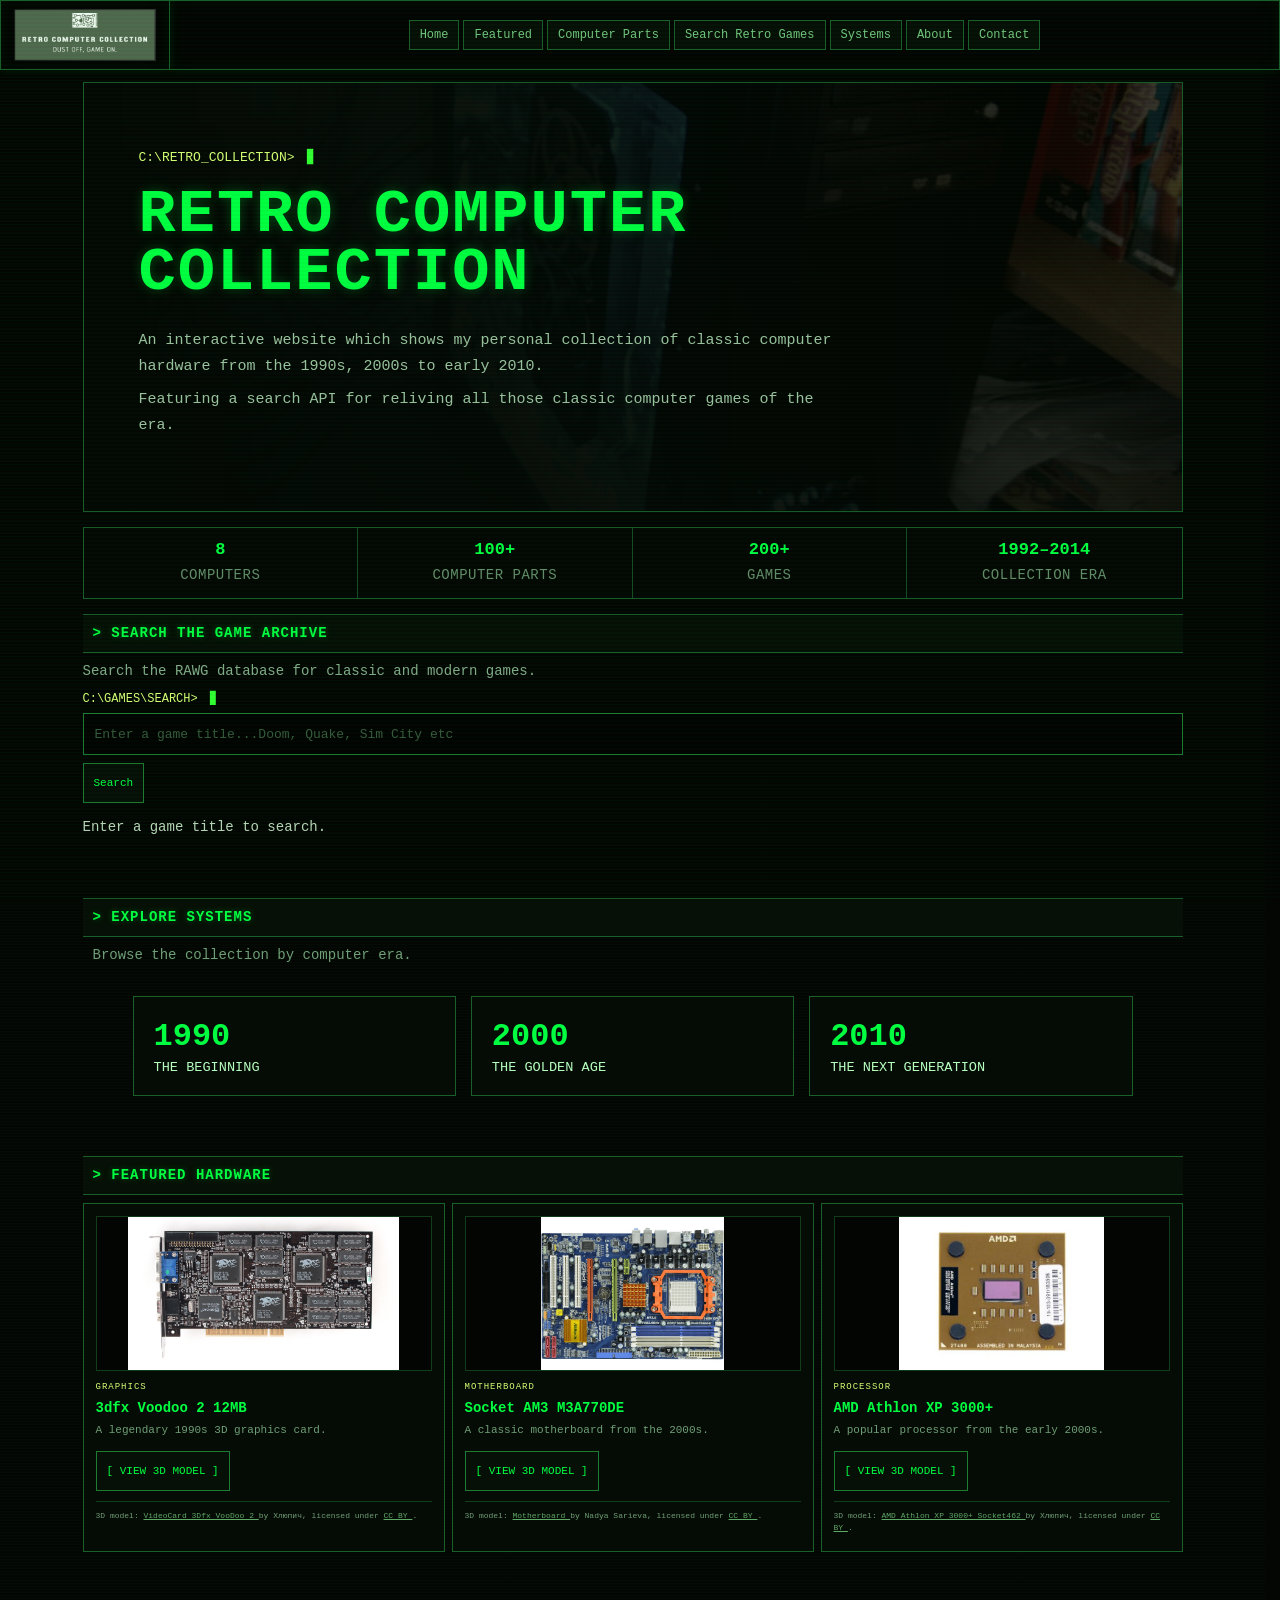
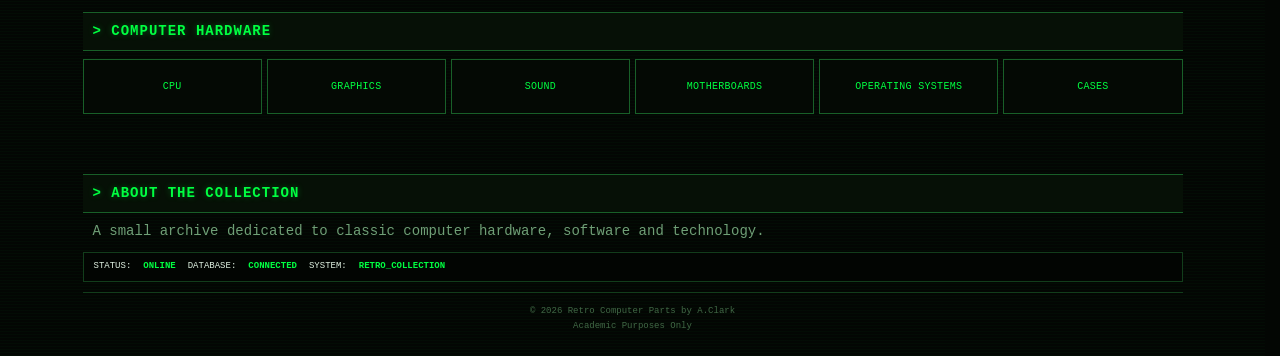
==== commit 76bea731: "major update with codingt to v0.9" ====
--- a/index.html
+++ b/index.html
@@ -1,467 +1,377 @@
-<!-- ######### - Created by Adam Clark, final version 14-09-2026.
+<!-- ######### - Created by Adam Clark, final version 12-10-2026.
 ######### - No form of AI has been used, Category AITS descriptor is 1(No AI)
+######### - Retro Computing is a hobby of mine, when this assignment was announced, I was able to use a vast amount of imagiary and information already available to hand.
 ######### - All sources for reference accounted for. Previously used and known knowledge used for vast majority of logic.
-######### - Where further reading has been needed, i have included the reference link to the guide at the start of the appropriate area of code. -->
- 
+######### - Where further reading has been needed, i have included the reference link to the guide at the start of the appropriate area of code.
+######### - w3schools.com was used as a guidance for HTML, CSS and JS. For the API catalogue, https://api.rawg.io/docs/ was a point of reference -->
+
+
 <!DOCTYPE html>
 <html lang="en">
+
 <head>
     <meta charset="UTF-8">
-    <meta name="viewport" content="width=device-width, initial-scale=1.0">  
+    <meta name="viewport" content="width=device-width, initial-scale=1.0">
+    <!-- Icon custom created to load with webpage -->
     <link rel="icon" href="favicon.png" type="image/x-icon">
     <title>Retro Computer Collection</title>
-<!-- Due to number of independent styles required for each asset, a css file has been created -->
+    <!-- Due to number of independent styles required for each asset, a css file has been created -->
     <link rel="stylesheet" href="style.css">
-<!-- A 3rd party 3d model viewer. Guide for futher reading and coding help, https://modelviewer.dev/ -->
-    <script type="module"
-        src="https://ajax.googleapis.com/ajax/libs/model-viewer/4.0.0/model-viewer.min.js">
+    <!-- A 3rd party 3d model viewer. Guide for futher reading and coding reference, https://modelviewer.dev/ -->
+    <script type="module" src="https://ajax.googleapis.com/ajax/libs/model-viewer/4.0.0/model-viewer.min.js">
     </script>
 </head>
 
 <body>
-<!-- allows users to whom use keyboard and screen readers to bypass directly to main page -->
-    <a class="skip-link" href="#main-content">
-Skip to main content
-    </a>
-
-<header>
-
-    <img src="images/logo.png" alt="Retro Computer Collection" class="logo">
-
-    <h1>Retro Computer Collection</h1>
- 
-    <nav aria-label="Main navigation">
-        <ul>
-       <li><a href="#home">Home</a></li>
-       <li><a href="#featured">Featured</a></li>
-        <li><a href="#parts">Computer Parts</a></li>
-        <li><a href="#search">Search Retro Games</a></li>
-        <li><a href="#systems">Systems</a></li>
-       <li><a href="#about">About</a></li>
- <li><a href="#" id="contactLink">Contact</a></li>
-        </ul>
-    </nav>  
-   
-
-
-</header>
-
-
-<main id="main-content">
-
-    <section id="home" class="terminal-hero">
-
-    <img
-        src="images/computer-background.jpg"
-        alt=""
-        class="hero-background">
-
-    <div class="terminal-content">
-
-        <div class="terminal-prompt">
-            C:\RETRO_COLLECTION&gt;
-        </div>
-
-        <h2>RETRO COMPUTER<br>COLLECTION</h2>
-
-        <p>
-            An interactive website which shows my personal collection
-            of classic computer hardware from the 1990s, 2000s to early 2010.
-        </p>
-
-        <p>
-            Featuring a search API for reliving all those classic
-            computer games of the era.
-        </p>
-
-    </div>
-
-</section>
-
-
-
-    <section class="stats" aria-label="Collection statistics">
-
-        <div class="stat">
-            <strong>8 </strong>
-            <span>COMPUTERS</span>
-        </div>
-
-        <div class="stat">
-            <strong>100+</strong>
-            <span>COMPUTER PARTS</span>
-        </div>
-
-        <div class="stat">
-            <strong>200+</strong>
-            <span>GAMES</span>
-        </div>
-
-        <div class="stat">
-            <strong>1992–2014</strong>
-            <span>COLLECTION ERA</span>
-        </div>
-
-    </section>
-
-<!-- This section allows the user to search and pull data from the API data base for games (RAWG). The search results a then pulled from the system using javascript. -->
-<section id="search">
-
-    <h2>&gt; SEARCH THE GAME ARCHIVE</h2>
-
-    <p>
-        Search the RAWG database for classic and modern games.
-    </p>
-
-    <form id="gameSearchForm">
-
-        <label for="gameSearch" class="terminal-prompt"> C:\GAMES\SEARCH&gt; </label>
-
-        <input
-            type="search"
-            id="gameSearch"
-            name="game"
-            placeholder="Enter a game title...Doom, Quake, Sim City etc"
-            autocomplete="off"
-        >
-
-        <button type="submit" class="site-link">
-            Search
-        </button>
-
-    </form>
-
-    <div id="searchResults">
-        <p>Enter a game title to search.</p>
-    </div>
-
-</section>
-
-
-<section id="systems">
-
-    <h2>&gt; EXPLORE SYSTEMS</h2>
-
-    <p>Browse the collection by computer era.</p>
-
-    <div class="decade-timeline">
-
-        <!-- buttons have been created to allow the user to show a specific time period of computer system, using Javascript the relevent informaitno is pulled from the website. -->
-    <button type="button" class="decade" data-decade="1990s">
-        <strong>1990</strong>
-        <span>THE BEGINNING</span>
-    </button>
-
-    <button type="button" class="decade" data-decade="2000s">
-        <strong>2000</strong>
-        <span>THE GOLDEN AGE</span>
-    </button>
-
-    <button type="button" class="decade" data-decade="2010s">
-        <strong>2010</strong>
-        <span>THE NEXT GENERATION</span>
-    </button>
-
-</div>
-
-<!-- this uses a container which uses a placeholder to show the user a default layout for decade, when the user selects a specifc decade, javascript is used to load the selected period computer systems. -->
-
-    <div id="systemCollection" class="system-collection" aria-live="polite">
-
-        <p class="system-placeholder">
-            Select a decade to view the systems in the collection.
-        </p>
-
-    </div>
-
-</section>
-
-
-<!-- this is the featured part of the website, this loads three historical items i owned, and loads a 3d model into the browser for the user to interactive with. 3d models are not my own but cited.
+    <!-- allows users to whom use keyboard and screen readers to bypass directly to main page -->
+    <a class="skip-link" href="#main-content">Skip to main content</a>
+    <header>
+        <!-- custom image created for Retro Computer Collection, top left of webpage  -->
+        <img src="images/logo.png" alt="Retro Computer Collection" class="logo">
+        <h1>Retro Computer Collection</h1>
+        <nav aria-label="Main navigation">
+            <ul>
+                <li><a href="#home">Home</a></li>
+                <li><a href="#featured">Featured</a></li>
+                <li><a href="#parts">Computer Parts</a></li>
+                <li><a href="#search">Search Retro Games</a></li>
+                <li><a href="#systems">Systems</a></li>
+                <li><a href="#about">About</a></li>
+                <li><a href="#" id="contactLink">Contact</a></li>
+            </ul>
+        </nav>
+    </header>
+
+    <main id="main-content">
+        <!-- Creates the terminal "hero" at the top of the page home page area - https://www.w3schools.com/howto/howto_css_hero_image.asp-->
+         
+        <section id="home" class="terminal-hero">
+            <img src="images/computer-background.jpg" alt="" class="hero-background">
+            <div class="terminal-content">
+                <div class="terminal-prompt"> C:\RETRO_COLLECTION&gt; </div>
+                <h2>RETRO COMPUTER<br>COLLECTION</h2>
+                <p>
+                    An interactive website which shows my personal collection
+                    of classic computer hardware from the 1990s, 2000s to early 2010.
+                </p>
+                <p>
+                    Featuring a search API for reliving all those classic
+                    computer games of the era.
+                </p>
+            </div>
+        </section>
+
+        <section class="stats" aria-label="Collection statistics">
+            <div class="stat">
+                <strong>8 </strong>
+                <span>COMPUTERS</span>
+            </div>
+            <div class="stat">
+                <strong>100+</strong>
+                <span>COMPUTER PARTS</span>
+            </div>
+            <div class="stat">
+                <strong>200+</strong>
+                <span>GAMES</span>
+            </div>
+            <div class="stat">
+                <strong>1992–2014</strong>
+                <span>COLLECTION ERA</span>
+            </div>
+        </section>
+
+        <!-- This section allows the user to search and pull data from the API data base for games (RAWG). The search results a then pulled from the system using javascript. -->
+        <section id="search">
+
+            <h2>&gt; SEARCH THE GAME ARCHIVE</h2>
+
+            <p>
+                Search the RAWG database for classic and modern games.
+            </p>
+
+            <form id="gameSearchForm">
+
+                <label for="gameSearch" class="terminal-prompt"> C:\GAMES\SEARCH&gt; </label>
+
+                <input type="search" id="gameSearch" name="game"
+                    placeholder="Enter a game title...Doom, Quake, Sim City etc" autocomplete="off">
+
+                <button type="submit" class="site-link">
+                    Search
+                </button>
+
+            </form>
+
+            <div id="searchResults">
+                <p>Enter a game title to search.</p>
+            </div>
+
+        </section>
+
+
+        <section id="systems">
+
+            <h2>&gt; EXPLORE SYSTEMS</h2>
+
+            <p>Browse the collection by computer era.</p>
+
+            <div class="decade-timeline">
+
+                <!-- buttons have been created to allow the user to show a specific time period of computer system, using Javascript the relevent informaitno is pulled from the website. -->
+                <button type="button" class="decade" data-decade="1990s">
+                    <strong>1990</strong>
+                    <span>THE BEGINNING</span>
+                </button>
+
+                <button type="button" class="decade" data-decade="2000s">
+                    <strong>2000</strong>
+                    <span>THE GOLDEN AGE</span>
+                </button>
+
+                <button type="button" class="decade" data-decade="2010s">
+                    <strong>2010</strong>
+                    <span>THE NEXT GENERATION</span>
+                </button>
+
+            </div>
+
+            <!-- this uses a container which uses a placeholder to show the user a default layout for decade, when the user selects a specifc decade, javascript is used to load the selected period computer systems. -->
+
+            <div id="systemCollection" class="system-collection" aria-live="polite">
+
+                <p class="system-placeholder">
+                    Select a decade to view the systems in the collection.
+                </p>
+
+            </div>
+
+        </section>
+
+
+        <!-- this is the featured part of the website, this loads three historical items i owned, and loads a 3d model into the browser for the user to interactive with. 3d models are not my own but cited.
  Further reading on implementing the 3d viewer and javascript coding was obtained from  https://modelviewer.dev/ -->
 
-    <section id="featured">
-
-        <h2>&gt; FEATURED HARDWARE</h2>
-
-        <div class="parts">
-
-            <article>
-
-                <img
-                    src="featured/voodoo.jpg"
-                    alt="3dfx Voodoo 2 graphics card">
-
-                <div class="card-label">
-                    GRAPHICS
-                </div>
-
-                <h3>3dfx Voodoo 2 12MB</h3>
+        <section id="featured">
+
+            <h2>&gt; FEATURED HARDWARE</h2>
+
+            <div class="parts">
+
+                <article>
+
+                    <img src="featured/voodoo.jpg" alt="3dfx Voodoo 2 graphics card">
+
+                    <div class="card-label">
+                        GRAPHICS
+                    </div>
+
+                    <h3>3dfx Voodoo 2 12MB</h3>
+
+                    <p>
+                        A legendary 1990s 3D graphics card.
+                    </p>
+
+                    <button type="button" class="model-link site-link" data-model="featured/voodoo.glb">
+                        [ VIEW 3D MODEL ]
+                    </button>
+
+                    <p class="site-link-citation">
+                        3D model:
+                        <a href="https://sketchfab.com/3d-models/videocard-3dfx-voodoo-2-6d3f9151b11b46f184dcae4c0ed22479"
+                            target="_blank" rel="noopener">
+                            VideoCard 3Dfx VooDoo 2
+                        </a>
+                        by Хлюпич, licensed under
+                        <a href="https://creativecommons.org/licenses/by/4.0/" target="_blank" rel="noopener">
+                            CC BY
+                        </a>.
+                    </p>
+
+                </article>
+
+
+                <article>
+
+                    <img src="featured/motherboard.jpg" alt="Socket AM3 M3A770DE motherboard">
+
+                    <div class="card-label">
+                        MOTHERBOARD
+                    </div>
+
+                    <h3>Socket AM3 M3A770DE</h3>
+
+                    <p>
+                        A classic motherboard from the 2000s.
+                    </p>
+
+                    <button type="button" class="model-link site-link" data-model="featured/motherboard.glb">
+                        [ VIEW 3D MODEL ]
+                    </button>
+
+                    <p class="site-link-citation">
+                        3D model:
+                        <a href="https://sketchfab.com/3d-models/motherboard-cd605439b788488d83d1c97d4547c9fc"
+                            target="_blank" rel="noopener">
+                            Motherboard
+                        </a>
+                        by Nadya Sarieva, licensed under
+                        <a href="https://creativecommons.org/licenses/by/4.0/" target="_blank" rel="noopener">
+                            CC BY
+                        </a>.
+                    </p>
+
+                </article>
+
+
+                <article>
+
+                    <img src="featured/amdathlon3000.jpg" alt="AMD Athlon XP 3000+ processor">
+
+                    <div class="card-label">
+                        PROCESSOR
+                    </div>
+
+                    <h3>AMD Athlon XP 3000+</h3>
+
+                    <p>
+                        A popular processor from the early 2000s.
+                    </p>
+
+                    <button type="button" class="model-link site-link" data-model="featured/amdathlonxp.glb">
+                        [ VIEW 3D MODEL ]
+                    </button>
+
+                    <p class="site-link-citation">
+                        3D model:
+                        <a href="https://sketchfab.com/3d-models/amd-athlon-xp-3000-socket462-8713dd83f1434eb2a84fe0ce3e3744a7"
+                            target="_blank" rel="noopener">
+                            AMD Athlon XP 3000+ Socket462
+                        </a>
+                        by Хлюпич, licensed under
+                        <a href="https://creativecommons.org/licenses/by/4.0/" target="_blank" rel="noopener">
+                            CC BY
+                        </a>.
+                    </p>
+
+                </article>
+
+            </div>
+
+
+            <div id="modelViewer" class="model-viewer-container">
+
+                <button id="closeModel" class="model-close">
+                    [ CLOSE 3D MODEL ]
+                </button>
+
+                <model-viewer id="model3D" alt="3D computer component" camera-controls auto-rotate shadow-intensity="1"
+                    exposure="1" loading="eager" reveal="auto" style="width: 100%; height: 100%; background: #101510;">
+                </model-viewer>
+
+            </div>
+
+        </section>
+
+        <!-- placeholder at the bottom of the website to allow the user to navigate to pages to specific types of hardware -->
+        <section id="parts">
+
+            <h2>&gt; COMPUTER HARDWARE</h2>
+
+            <ul class="categories">
+
+                <li>
+                    <a href="cpu.html" class="category">
+                        <h3>CPU</h3>
+                    </a>
+                </li>
+                <li>
+                    <a href="gpu.html" class="category">
+                        <h3>GRAPHICS</h3>
+                    </a>
+                </li>
+                <li>
+                    <a href="sound.html" class="category">
+                        <h3>SOUND</h3>
+                    </a>
+                </li>
+                <li>
+                    <a href="motherboard.html" class="category">
+                        <h3>MOTHERBOARDS</h3>
+                    </a>
+                </li>
+                <li>
+                    <a href="os.html" class="category">
+                        <h3>OPERATING SYSTEMS</h3>
+                    </a>
+                </li>
+                <li>
+                    <a href="tower.html" class="category">
+                        <h3>CASES</h3>
+                    </a>
+                </li>
+            </ul>
+
+        </section>
+
+        <section id="about">
+
+            <h2>&gt; ABOUT THE COLLECTION</h2>
+
+            <p>
+                A small archive dedicated to classic computer hardware,
+                software and technology.
+            </p>
+
+        </section>
+
+        <!-- styling at the bottom of the webpage to mimic a terminal connection status -->
+        <section class="terminal-status">
+
+            <span>STATUS:</span>
+            <strong>ONLINE</strong>
+
+            <span>DATABASE:</span>
+            <strong>CONNECTED</strong>
+
+            <span>SYSTEM:</span>
+            <strong>RETRO_COLLECTION</strong>
+
+        </section>
+
+        <!-- contact form used to collect information from the user and allow them to send a message via a default mailing application. It uses a seperate js file in contact.js -->
+        <div id="contact" aria-hidden="true">
+
+            <div class="contact-box">
+
+                <button type="button" id="closeContact" class="contact-close" aria-label="Close contact form">
+                    &times;
+                </button>
+
+                <h2 id="contactTitle">CONTACT</h2>
 
                 <p>
-                    A legendary 1990s 3D graphics card.
+                    Send a message about the Retro Computer Collection.
                 </p>
 
-                <button
-                    type="button"
-                    class="model-link site-link"
-                    data-model="featured/voodoo.glb">
-                    [ VIEW 3D MODEL ]
-                </button>
-
-                <p class="site-link-citation">
-                    3D model:
-                    <a
-                        href="https://sketchfab.com/3d-models/videocard-3dfx-voodoo-2-6d3f9151b11b46f184dcae4c0ed22479"
-                        target="_blank"
-                        rel="noopener">
-                        VideoCard 3Dfx VooDoo 2
-                    </a>
-                    by Хлюпич, licensed under
-                    <a
-                        href="https://creativecommons.org/licenses/by/4.0/"
-                        target="_blank"
-                        rel="noopener">
-                        CC BY
-                    </a>.
+                <p id="formFeedback" class="form-feedback" aria-live="polite">
                 </p>
 
-            </article>
-
-
-            <article>
-
-                <img
-                    src="featured/motherboard.jpg"
-                    alt="Socket AM3 M3A770DE motherboard">
-
-                <div class="card-label">
-                    MOTHERBOARD
-                </div>
-
-                <h3>Socket AM3 M3A770DE</h3>
-
-                <p>
-                    A classic motherboard from the 2000s.
-                </p>
-
-                <button
-                    type="button"
-                    class="model-link site-link"
-                    data-model="featured/motherboard.glb">
-                    [ VIEW 3D MODEL ]
-                </button>
-
-                <p class="site-link-citation">
-                    3D model:
-                    <a
-                        href="https://sketchfab.com/3d-models/motherboard-cd605439b788488d83d1c97d4547c9fc"
-                        target="_blank"
-                        rel="noopener">
-                        Motherboard
-                    </a>
-                    by Nadya Sarieva, licensed under
-                    <a
-                        href="https://creativecommons.org/licenses/by/4.0/"
-                        target="_blank"
-                        rel="noopener">
-                        CC BY
-                    </a>.
-                </p>
-
-            </article>
-
-
-            <article>
-
-                <img
-                    src="featured/amdathlon3000.jpg"
-                    alt="AMD Athlon XP 3000+ processor">
-
-                <div class="card-label">
-                    PROCESSOR
-                </div>
-
-                <h3>AMD Athlon XP 3000+</h3>
-
-                <p>
-                    A popular processor from the early 2000s.
-                </p>
-
-                <button
-                    type="button"
-                    class="model-link site-link"
-                    data-model="featured/amdathlonxp.glb">
-                    [ VIEW 3D MODEL ]
-                </button>
-
-                <p class="site-link-citation">
-                    3D model:
-                    <a
-                        href="https://sketchfab.com/3d-models/amd-athlon-xp-3000-socket462-8713dd83f1434eb2a84fe0ce3e3744a7"
-                        target="_blank"
-                        rel="noopener">
-                        AMD Athlon XP 3000+ Socket462
-                    </a>
-                    by Хлюпич, licensed under
-                    <a
-                        href="https://creativecommons.org/licenses/by/4.0/"
-                        target="_blank"
-                        rel="noopener">
-                        CC BY
-                    </a>.
-                </p>
-
-            </article>
-
-        </div>
-
-
-        <div
-            id="modelViewer"
-            class="model-viewer-container">
-
-            <button
-                id="closeModel"
-                class="model-close">
-                [ CLOSE 3D MODEL ]
-            </button>
-
-            <model-viewer
-                id="model3D"
-                alt="3D computer component"
-                camera-controls
-                auto-rotate
-                shadow-intensity="1"
-                exposure="1"
-                loading="eager"
-                reveal="auto"
-                style="width: 100%; height: 100%; background: #101510;">
-            </model-viewer>
-
-        </div>
-
-    </section>
-
-<!-- placeholder at the bottom of the website to allow the user to navigate to pages to specific types of hardware -->
-    <section id="parts">
-
-        <h2>&gt; COMPUTER HARDWARE</h2>
-
-        <ul class="categories">
-
-            <li>
-            <a href="cpu.html" class="category">
-                <h3>CPU</h3>
-            </a>
-            </li>
-            <li>
-            <a href="gpu.html" class="category">
-                <h3>GRAPHICS</h3>
-            </a>
-            </li>
-            <li>
-            <a href="sound.html" class="category">
-                <h3>SOUND</h3>
-            </a>
-            </li>
-            <li>
-            <a href="motherboard.html" class="category">
-                <h3>MOTHERBOARDS</h3>
-            </a>
-            </li>
-            <li>
-            <a href="os.html" class="category">
-                <h3>OPERATING SYSTEMS</h3>
-            </a>
-            </li>
-            <li>
-            <a href="tower.html" class="category">
-                <h3>CASES</h3>
-            </a>
-            </li>
-        </ul>
-
-    </section>
-
-    <section id="about">
-
-        <h2>&gt; ABOUT THE COLLECTION</h2>
-
-        <p>
-            A small archive dedicated to classic computer hardware,
-            software and technology.
-        </p>
-
-    </section>
-
-<!-- styling at the bottom of the webpage to mimic a terminal connection status -->
-    <section class="terminal-status">
-
-        <span>STATUS:</span>
-        <strong>ONLINE</strong>
-
-        <span>DATABASE:</span>
-        <strong>CONNECTED</strong>
-
-        <span>SYSTEM:</span>
-        <strong>RETRO_COLLECTION</strong>
-
-    </section>
-
-<!-- contact form used to collect information from the user and allow them to send a message via a default mailing application. It uses a seperate js file in contact.js -->
-    <div id="contact" aria-hidden="true">
-
-        <div class="contact-box">
-
-            <button
-                type="button"
-                id="closeContact"
-                class="contact-close"
-                aria-label="Close contact form">
-                &times;
-            </button>
-
-            <h2 id="contactTitle">CONTACT</h2>
-
-            <p>
-                Send a message about the Retro Computer Collection.
-            </p>
-
-            <p
-                id="formFeedback"
-                class="form-feedback"
-                aria-live="polite">
-            </p>
-
-            <form id="contactForm">
-
-                <label for="contactName">NAME</label>
-
-                <input
-                    type="text"
-                    id="contactName"
-                    name="name"
-                    required>
-
-                <label for="contactEmail">EMAIL</label>
-
-                <input
-                    type="email"
-                    id="contactEmail"
-                    name="email"
-                    required>
-
-                <label for="contactSubject">SUBJECT</label>
-
-                <input
-                    type="text"
-                    id="contactSubject"
-                    name="subject"
-                    required>
-
-
-                 <label for="contactExperience">Computer experience</label>
+                <form id="contactForm">
+
+                    <label for="contactName">NAME</label>
+
+                    <input type="text" id="contactName" name="name" required>
+
+                    <label for="contactEmail">EMAIL</label>
+
+                    <input type="email" id="contactEmail" name="email" required>
+
+                    <label for="contactSubject">SUBJECT</label>
+
+                    <input type="text" id="contactSubject" name="subject" required>
+
+
+                    <label for="contactExperience">Computer experience</label>
 
                     <select id="contactExperience" name="experience" required>
                         <option value="">Please select</option>
@@ -472,705 +382,685 @@
                     </select>
 
 
-                <label for="contactMessage">MESSAGE</label>
-
-                <textarea
-                    id="contactMessage"
-                    name="message"
-                    rows="7"
-                    required></textarea>
-
-                <button
-                    type="submit"
-                    class="contact-submit">
-                    [ SEND MESSAGE ]
+                    <label for="contactMessage">MESSAGE</label>
+
+                    <textarea id="contactMessage" name="message" rows="7" required></textarea>
+
+                    <button type="submit" class="contact-submit">
+                        [ SEND MESSAGE ]
+                    </button>
+
+                </form>
+
+            </div>
+
+        </div>
+
+        <div id="messagePopup" class="message-popup" aria-hidden="true">
+
+            <div class="message-popup-box">
+
+                <button type="button" id="closeMessagePopup" class="message-popup-close" aria-label="Close message">
+                    &times;
                 </button>
 
-            </form>
+                <h2>&gt; MESSAGE SENT</h2>
+
+                <p>
+                    Your message has been prepared successfully.
+                </p>
+
+                <button type="button" id="messagePopupOk" class="message-popup-ok">
+                    [ OK ]
+                </button>
+
+            </div>
 
         </div>
-
-    </div>
-
-    <div id="messagePopup" class="message-popup" aria-hidden="true">
-
-    <div class="message-popup-box">
-
-        <button
-            type="button"
-            id="closeMessagePopup"
-            class="message-popup-close"
-            aria-label="Close message">
+    </main>
+
+    <footer>
+        <p>© 2026 Retro Computer Parts by A.Clark</p>
+        <p>Academic Purposes Only</p>
+    </footer>
+
+    <!-- Lightbox creation and reading / coding guide from https://www.w3schools.com/howto/howto_js_lightbox.asp -->
+    <div class="image-lightbox" id="image-lightbox" role="dialog" aria-modal="true"
+        aria-label="Enlarged sound card image">
+        <button class="close-button" id="close-lightbox" type="button" aria-label="Close image">
             &times;
         </button>
 
-        <h2>&gt; MESSAGE SENT</h2>
-
-        <p>
-            Your message has been prepared successfully.
-        </p>
-
-        <button
-            type="button"
-            id="messagePopupOk"
-            class="message-popup-ok">
-            [ OK ]
-        </button>
-
-    </div>
-
-</div>
-</main>
-
-<footer>
-    <p>© 2026 Retro Computer Parts by A.Clark</p>
-    <p>Academic Purposes Only</p>
-</footer>
-
-<div
-        class="image-lightbox"
-        id="image-lightbox"
-        role="dialog"
-        aria-modal="true"
-        aria-label="Enlarged sound card image"
-    >
-        <button
-            class="close-button"
-            id="close-lightbox"
-            type="button"
-            aria-label="Close image"
-        >
-            &times;
-        </button>
-
         <img id="lightbox-image" src="" alt="">
     </div>
 
     <script src="js/contact.js">
-            
+
     </script>
 
-  <script type="text/javascript" src="https://counter.websiteout.com/js/2/0/0/1"></script>
-
-<!-- A 3rd party 3d model viewer. Guide for futher reading and coding help, https://modelviewer.dev/ -->
-<script>
-    const viewer = document.getElementById("modelViewer");
-    const model3D = document.getElementById("model3D");
-    const closeModel = document.getElementById("closeModel");
-    const modelLinks = document.querySelectorAll(".model-link");
-
-    modelLinks.forEach(function(link) {
-        link.addEventListener("click", function(event) {
-            event.preventDefault();
-
-            const modelFile = link.getAttribute("data-model");
-
-            model3D.src = "./" + modelFile;
-
-            viewer.classList.add("show");
-
-            viewer.scrollIntoView({
-                behavior: "smooth",
-                block: "start"
+    <script type="text/javascript" src="https://counter.websiteout.com/js/2/0/0/1"></script>
+
+    <!-- A 3rd party 3d model viewer. Guide for futher reading and coding help, https://modelviewer.dev/ -->
+    <script>
+        const viewer = document.getElementById("modelViewer");
+        const model3D = document.getElementById("model3D");
+        const closeModel = document.getElementById("closeModel");
+        const modelLinks = document.querySelectorAll(".model-link");
+
+        modelLinks.forEach(function (link) {
+            link.addEventListener("click", function (event) {
+                event.preventDefault();
+
+                const modelFile = link.getAttribute("data-model");
+
+                model3D.src = "./" + modelFile;
+
+                viewer.classList.add("show");
+
+                viewer.scrollIntoView({
+                    behavior: "smooth",
+                    block: "start"
+                });
             });
         });
-    });
-
-    closeModel.addEventListener("click", function() {
-        viewer.classList.remove("show");
-    });
-</script>
-
-<!-- this is the api Javascript. RAWG API documentaitno was used as a refeferenced when implmenting the game searcha dn API detail pull requests. https://rawg.io/apidocs -->
-<script>
-const gameSearchForm = document.getElementById("gameSearchForm");
-const gameSearch = document.getElementById("gameSearch");
-const searchResults = document.getElementById("searchResults");
-
-gameSearchForm.addEventListener("submit", async function (event) {
-    event.preventDefault();
-
-    const searchTerm = gameSearch.value.trim();
-
-    if (!searchTerm) {
-        return;
-    }
-
-    searchRAWG(searchTerm);
-
-});
-// potential security flaw as anyone viewing the html code can see the api key. a stronger solution would be to have the service side keep the key private.
-const RAWG_API_KEY = "3a612cb3b10a46748b4b81778a5bce30";
-
-
-
-// this sends the user search string to the RAWG API and processes the returned data
-async function searchRAWG(searchTerm) {
-
-    searchResults.innerHTML =
-        "<p>Searching...</p>";
-
-    const url =
-        "https://api.rawg.io/api/games" +
-        "?key=" + encodeURIComponent(RAWG_API_KEY) +
-        "&search=" + encodeURIComponent(searchTerm) +
-        "&page_size=8";
-
-    try {
-
-        const response = await fetch(url);
-
-        const data = await response.json();
-
-        if (!response.ok) {
-
-            console.error("RAWG error:", data);
+
+        closeModel.addEventListener("click", function () {
+            viewer.classList.remove("show");
+        });
+    </script>
+
+    <!-- this is the api Javascript. RAWG API documentaitno was used as a refeferenced when implmenting the game searcha dn API detail pull requests. https://api.rawg.io/docs/ -->
+    <script>
+        const gameSearchForm = document.getElementById("gameSearchForm");
+        const gameSearch = document.getElementById("gameSearch");
+        const searchResults = document.getElementById("searchResults");
+
+        gameSearchForm.addEventListener("submit", async function (event) {
+            event.preventDefault();
+
+            const searchTerm = gameSearch.value.trim();
+
+            if (!searchTerm) {
+                return;
+            }
+
+            searchRAWG(searchTerm);
+
+        });
+        // potential security flaw as anyone viewing the html code can see the api key. a stronger solution would be to have the service side keep the key private.
+        const RAWG_API_KEY = "3a612cb3b10a46748b4b81778a5bce30";
+
+
+
+        // this sends the user search string to the RAWG API and processes the returned data
+        async function searchRAWG(searchTerm) {
 
             searchResults.innerHTML =
-                "<p>RAWG error " +
-                response.status +
-                ": " +
-                (data.detail || "Request failed.") +
-                "</p>";
-
-            return;
+                "<p>Searching...</p>";
+
+            const url =
+                "https://api.rawg.io/api/games" +
+                "?key=" + encodeURIComponent(RAWG_API_KEY) +
+                "&search=" + encodeURIComponent(searchTerm) +
+                "&page_size=8";
+
+            try {
+
+                const response = await fetch(url);
+
+                const data = await response.json();
+
+                if (!response.ok) {
+
+                    console.error("RAWG error:", data);
+
+                    searchResults.innerHTML =
+                        "<p>RAWG error " +
+                        response.status +
+                        ": " +
+                        (data.detail || "Request failed.") +
+                        "</p>";
+
+                    return;
+                }
+
+                displayGames(data.results);
+                // catch errors and "no game data" checks are used to give the user useful error messages, ie no game found or error with database
+            } catch (error) {
+
+                console.error("Search error:", error);
+
+                searchResults.innerHTML =
+                    "<p>Unable to connect to the RAWG API.</p>";
+            }
         }
 
-        displayGames(data.results);
-// catch errors and "no game data" checks are used to give the user useful error messages, ie no game found or error with database
-    } catch (error) {
-
-        console.error("Search error:", error);
-
-        searchResults.innerHTML =
-            "<p>Unable to connect to the RAWG API.</p>";
-    }
-}
-
-//this creates the result interface from the game searched in the API pull, allowing the user to select which game they want the detail to be shown.
-function displayGames(games) {
-
-    if (!games || games.length === 0) {
-
-        searchResults.innerHTML =
-            "<p>No games found.</p>";
-
-        return;
-    }
-
-    searchResults.innerHTML = "";
-
-    games.forEach(function (game) {
-
-        const result = document.createElement("button");
-
-        result.type = "button";
-        result.className = "search-result";
-
-        const title = document.createElement("strong");
-
-        title.textContent = game.name;
-
-        const releaseDate = document.createElement("span");
-
-        releaseDate.textContent =
-            game.released
-                ? "Released: " + game.released
-                : "Release date unknown";
-
-        result.appendChild(title);
-        result.appendChild(releaseDate);
-
-        result.addEventListener("click", function () {
-
-            getGameDetails(game.id);
-
+        //this creates the result interface from the game searched in the API pull, allowing the user to select which game they want the detail to be shown.
+        function displayGames(games) {
+
+            if (!games || games.length === 0) {
+
+                searchResults.innerHTML =
+                    "<p>No games found.</p>";
+
+                return;
+            }
+
+            searchResults.innerHTML = "";
+
+            games.forEach(function (game) {
+
+                const result = document.createElement("button");
+
+                result.type = "button";
+                result.className = "search-result";
+
+                const title = document.createElement("strong");
+
+                title.textContent = game.name;
+
+                const releaseDate = document.createElement("span");
+
+                releaseDate.textContent =
+                    game.released
+                        ? "Released: " + game.released
+                        : "Release date unknown";
+
+                result.appendChild(title);
+                result.appendChild(releaseDate);
+
+                result.addEventListener("click", function () {
+
+                    getGameDetails(game.id);
+
+                });
+
+                searchResults.appendChild(result);
+
+            });
+        }
+
+        // with the game selection now made, a full API pull is made for the game selected, this makes for more efficient data usage rather than pulling all the game data everytime a search is done.
+        async function getGameDetails(gameId) {
+
+            searchResults.innerHTML =
+                "<p>Loading game information...</p>";
+
+            const url =
+                "https://api.rawg.io/api/games/" +
+                gameId +
+                "?key=" +
+                encodeURIComponent(RAWG_API_KEY);
+
+            try {
+
+                const response = await fetch(url);
+
+                const game = await response.json();
+
+                if (!response.ok) {
+
+                    console.error("RAWG error:", game);
+
+                    searchResults.innerHTML =
+                        "<p>RAWG error " +
+                        response.status +
+                        ": " +
+                        (game.detail || "Unable to load game.") +
+                        "</p>";
+
+                    return;
+                }
+
+                displayGameDetails(game);
+
+            } catch (error) {
+
+                console.error("Game details error:", error);
+
+                searchResults.innerHTML =
+                    "<p>Unable to connect to the RAWG API.</p>";
+            }
+        }
+
+        // this constructs the detailed game information on the main web page. It pulls a default image of the game as well as background infomrmation on the game.
+        function displayGameDetails(game) {
+
+            searchResults.innerHTML = "";
+
+            const details = document.createElement("div");
+
+            details.className = "game-details";
+
+
+            const gameHeader = document.createElement("div");
+
+            gameHeader.className = "game-header";
+
+
+            if (game.background_image) {
+
+                const image = document.createElement("img");
+
+                image.src = game.background_image;
+
+                image.alt = game.name;
+
+                gameHeader.appendChild(image);
+            }
+
+            // game information varies from metacritic, rating, genres, title, webpage etc. All pulled from the RAWG API. This is all shown in the main webpage for the user.
+            const gameInfo = document.createElement("div");
+
+            gameInfo.className = "game-info";
+
+
+            const title = document.createElement("h3");
+
+            title.textContent = game.name;
+
+            gameInfo.appendChild(title);
+
+
+            const release = document.createElement("p");
+
+            release.innerHTML =
+                "<strong>Released:</strong> " +
+                (game.released || "Unknown");
+
+            gameInfo.appendChild(release);
+
+
+            const rating = document.createElement("p");
+
+            rating.innerHTML =
+                "<strong>Rating:</strong> " +
+                (game.rating ? game.rating + " / 5" : "Unknown");
+
+            gameInfo.appendChild(rating);
+
+
+            if (game.genres && game.genres.length > 0) {
+
+                const genres = document.createElement("p");
+
+                genres.innerHTML =
+                    "<strong>Genre:</strong> " +
+                    game.genres
+                        .map(function (genre) {
+                            return genre.name;
+                        })
+                        .join(", ");
+
+                gameInfo.appendChild(genres);
+            }
+
+
+            if (game.developers && game.developers.length > 0) {
+
+                const developers = document.createElement("p");
+
+                developers.innerHTML =
+                    "<strong>Developer:</strong> " +
+                    game.developers
+                        .map(function (developer) {
+                            return developer.name;
+                        })
+                        .join(", ");
+
+                gameInfo.appendChild(developers);
+            }
+
+
+            if (game.publishers && game.publishers.length > 0) {
+
+                const publishers = document.createElement("p");
+
+                publishers.innerHTML =
+                    "<strong>Publisher:</strong> " +
+                    game.publishers
+                        .map(function (publisher) {
+                            return publisher.name;
+                        })
+                        .join(", ");
+
+                gameInfo.appendChild(publishers);
+            }
+
+
+            if (game.platforms && game.platforms.length > 0) {
+
+                const platforms = document.createElement("p");
+
+                platforms.innerHTML =
+                    "<strong>Platforms:</strong> " +
+                    game.platforms
+                        .map(function (platform) {
+                            return platform.platform.name;
+                        })
+                        .join(", ");
+
+                gameInfo.appendChild(platforms);
+            }
+
+
+            gameHeader.appendChild(gameInfo);
+
+            details.appendChild(gameHeader);
+
+
+            if (game.description_raw) {
+
+                const descriptionTitle = document.createElement("h4");
+
+                descriptionTitle.textContent = "Description";
+
+                details.appendChild(descriptionTitle);
+
+
+                const description = document.createElement("p");
+
+                description.textContent = game.description_raw;
+
+                details.appendChild(description);
+            }
+
+
+            if (game.metacritic) {
+
+                const metacritic = document.createElement("p");
+
+                metacritic.className = "metacritic";
+
+                metacritic.innerHTML =
+                    "<strong>Metacritic:</strong> " +
+                    game.metacritic;
+
+                details.appendChild(metacritic);
+            }
+
+
+            if (game.website) {
+
+                const website = document.createElement("a");
+
+                website.href = game.website;
+
+                website.target = "_blank";
+
+                website.rel = "noopener";
+
+                website.textContent =
+                    "Official Game Website";
+
+                website.className =
+                    "game-website";
+
+                details.appendChild(website);
+            }
+
+
+            searchResults.appendChild(details);
+        }
+    </script>
+
+
+    <!-- this segement of javasript is used to populate the decade/system owned section of the webpage. -->
+    <script src="js/owned.js"></script>
+
+    <script>
+        const decadeButtons = document.querySelectorAll(".decade");
+        const systemCollection = document.getElementById("systemCollection");
+
+        decadeButtons.forEach(function (button) {
+
+            // when a decade period is selected, the default screen is hidden and the age period appropraite systems is shown to the user
+            button.addEventListener("click", function () {
+
+                const decade = button.dataset.decade;
+
+                if (button.classList.contains("active")) {
+
+                    button.classList.remove("active");
+                    systemCollection.classList.remove("show");
+
+                    return;
+                }
+
+                decadeButtons.forEach(function (otherButton) {
+                    otherButton.classList.remove("active");
+                });
+
+                button.classList.add("active");
+
+                const decadeStart = parseInt(decade.substring(0, 4));
+
+                const selectedSystems = owned.filter(function (system) {
+
+                    return system.year >= decadeStart &&
+                        system.year < decadeStart + 10;
+
+                });
+                    // In addition, when an element is created, it pulls the data from the owned.js file to build the elements
+                    // system cards are created using the informmation from the owned.js to hten populate the image and text fields later.
+                systemCollection.innerHTML = "";
+
+                const heading = document.createElement("h3");
+
+                heading.textContent = "> " + decade + " SYSTEMS";
+
+                systemCollection.appendChild(heading);
+
+                const grid = document.createElement("div");
+
+                grid.className = "system-grid";
+
+                selectedSystems.forEach(function (system) {
+
+                    const card = document.createElement("article");
+
+                    card.className = "system-card";
+
+                    const images = document.createElement("div");
+
+                    images.className = "system-images";
+
+                    const imageButton2 = document.createElement("button");
+
+                    imageButton2.type = "button";
+                    imageButton2.className = "image-button";
+                    imageButton2.setAttribute(
+                        "aria-label",
+                        "Enlarge " + system.tower.name + " image"
+                    );
+
+                    const image2 = document.createElement("img");
+
+                    image2.src = system.tower.image2;
+                    image2.alt = system.tower.name;
+
+                    imageButton2.appendChild(image2);
+
+
+                    const imageButton3 = document.createElement("button");
+
+                    imageButton3.type = "button";
+                    imageButton3.className = "image-button";
+                    imageButton3.setAttribute(
+                        "aria-label",
+                        "Enlarge " + system.tower.name + " image"
+                    );
+
+                    const image3 = document.createElement("img");
+
+                    image3.src = system.tower.image3;
+                    image3.alt = system.tower.name;
+
+                    imageButton3.appendChild(image3);
+
+
+                    images.appendChild(imageButton2);
+                    images.appendChild(imageButton3);
+
+
+                    const title = document.createElement("h4");
+
+                    title.textContent = system.motherboard.name;
+
+                    const year = document.createElement("p");
+
+                    year.className = "system-year";
+
+                    year.textContent = "YEAR: " + system.cpu.released;
+
+                    const tower = document.createElement("p");
+
+                    tower.innerHTML =
+                        "<strong>CASE:</strong> " +
+                        system.tower.name;
+
+                    const cpu = document.createElement("p");
+
+                    cpu.innerHTML =
+                        "<strong>CPU:</strong> " +
+                        system.cpu.name +
+                        " (" +
+                        system.cpu.clockspeed +
+                        ")";
+
+                    const gpu = document.createElement("p");
+
+                    gpu.innerHTML =
+                        "<strong>GPU:</strong> " +
+                        system.gpu.name +
+                        " (" +
+                        system.gpu.RamSize +
+                        ")";
+
+                    const sound = document.createElement("p");
+
+                    sound.innerHTML =
+                        "<strong>SOUND:</strong> " +
+                        system.sound.name;
+
+                    const os = document.createElement("p");
+
+                    os.innerHTML =
+                        "<strong>OS:</strong> " +
+                        system.os.name;
+
+                    // System cards are dynaimically generated and displayed in the webpages display grid, allowing the ability to show each individual component. This is how each system is broken down into manageable bits. All the cards are built using the data in owned.js
+
+                    // Keeping the hardware information in owned.js allows the same component to be displayed accournt multiple systsems when required. This aids the card system for when images and information are dynamically required, for example showing multiple systems at once.
+                    card.appendChild(images);
+                    card.appendChild(title);
+                    card.appendChild(year);
+                    card.appendChild(tower);
+                    card.appendChild(cpu);
+                    card.appendChild(gpu);
+                    card.appendChild(sound);
+                    card.appendChild(os);
+
+                    grid.appendChild(card);
+                });
+
+
+                if (selectedSystems.length === 0) {
+
+                    const emptyMessage = document.createElement("p");
+
+                    emptyMessage.textContent =
+                        "No systems found for this decade.";
+
+                    grid.appendChild(emptyMessage);
+                }
+
+                systemCollection.appendChild(grid);
+
+                systemCollection.classList.add("show");
+
+                systemCollection.scrollIntoView({
+                    behavior: "smooth",
+                    block: "nearest"
+                });
+            });
         });
 
-        searchResults.appendChild(result);
-
-    });
-}
-
-// with the game selection now made, a full API pull is made for the game selected, this makes for more efficient data usage rather than pulling all the game data everytime a search is done.
-async function getGameDetails(gameId) {
-
-    searchResults.innerHTML =
-        "<p>Loading game information...</p>";
-
-    const url =
-        "https://api.rawg.io/api/games/" +
-        gameId +
-        "?key=" +
-        encodeURIComponent(RAWG_API_KEY);
-
-    try {
-
-        const response = await fetch(url);
-
-        const game = await response.json();
-
-        if (!response.ok) {
-
-            console.error("RAWG error:", game);
-
-            searchResults.innerHTML =
-                "<p>RAWG error " +
-                response.status +
-                ": " +
-                (game.detail || "Unable to load game.") +
-                "</p>";
-
-            return;
-        }
-
-        displayGameDetails(game);
-
-    } catch (error) {
-
-        console.error("Game details error:", error);
-
-        searchResults.innerHTML =
-            "<p>Unable to connect to the RAWG API.</p>";
-    }
-}
-
-// this constructs the detailed game information on the main web page. It pulls a default image of the game as well as background infomrmation on the game.
-function displayGameDetails(game) {
-
-    searchResults.innerHTML = "";
-
-    const details = document.createElement("div");
-
-    details.className = "game-details";
-
-
-    const gameHeader = document.createElement("div");
-
-    gameHeader.className = "game-header";
-
-
-    if (game.background_image) {
-
-        const image = document.createElement("img");
-
-        image.src = game.background_image;
-
-        image.alt = game.name;
-
-        gameHeader.appendChild(image);
-    }
-
-// game information varies from metacritic, rating, genres, title, webpage etc. All pulled from the RAWG API. This is all shown in the main webpage for the user.
-    const gameInfo = document.createElement("div");
-
-    gameInfo.className = "game-info";
-
-
-    const title = document.createElement("h3");
-
-    title.textContent = game.name;
-
-    gameInfo.appendChild(title);
-
-
-    const release = document.createElement("p");
-
-    release.innerHTML =
-        "<strong>Released:</strong> " +
-        (game.released || "Unknown");
-
-    gameInfo.appendChild(release);
-
-
-    const rating = document.createElement("p");
-
-    rating.innerHTML =
-        "<strong>Rating:</strong> " +
-        (game.rating ? game.rating + " / 5" : "Unknown");
-
-    gameInfo.appendChild(rating);
-
-
-    if (game.genres && game.genres.length > 0) {
-
-        const genres = document.createElement("p");
-
-        genres.innerHTML =
-            "<strong>Genre:</strong> " +
-            game.genres
-                .map(function (genre) {
-                    return genre.name;
-                })
-                .join(", ");
-
-        gameInfo.appendChild(genres);
-    }
-
-
-    if (game.developers && game.developers.length > 0) {
-
-        const developers = document.createElement("p");
-
-        developers.innerHTML =
-            "<strong>Developer:</strong> " +
-            game.developers
-                .map(function (developer) {
-                    return developer.name;
-                })
-                .join(", ");
-
-        gameInfo.appendChild(developers);
-    }
-
-
-    if (game.publishers && game.publishers.length > 0) {
-
-        const publishers = document.createElement("p");
-
-        publishers.innerHTML =
-            "<strong>Publisher:</strong> " +
-            game.publishers
-                .map(function (publisher) {
-                    return publisher.name;
-                })
-                .join(", ");
-
-        gameInfo.appendChild(publishers);
-    }
-
-
-    if (game.platforms && game.platforms.length > 0) {
-
-        const platforms = document.createElement("p");
-
-        platforms.innerHTML =
-            "<strong>Platforms:</strong> " +
-            game.platforms
-                .map(function (platform) {
-                    return platform.platform.name;
-                })
-                .join(", ");
-
-        gameInfo.appendChild(platforms);
-    }
-
-
-    gameHeader.appendChild(gameInfo);
-
-    details.appendChild(gameHeader);
-
-
-    if (game.description_raw) {
-
-        const descriptionTitle = document.createElement("h4");
-
-        descriptionTitle.textContent = "Description";
-
-        details.appendChild(descriptionTitle);
-
-
-        const description = document.createElement("p");
-
-        description.textContent = game.description_raw;
-
-        details.appendChild(description);
-    }
-
-
-    if (game.metacritic) {
-
-        const metacritic = document.createElement("p");
-
-        metacritic.className = "metacritic";
-
-        metacritic.innerHTML =
-            "<strong>Metacritic:</strong> " +
-            game.metacritic;
-
-        details.appendChild(metacritic);
-    }
-
-
-    if (game.website) {
-
-        const website = document.createElement("a");
-
-        website.href = game.website;
-
-        website.target = "_blank";
-
-        website.rel = "noopener";
-
-        website.textContent =
-            "Official Game Website";
-
-        website.className =
-            "game-website";
-
-        details.appendChild(website);
-    }
-
-
-    searchResults.appendChild(details);
-}
-</script>
-
-
-<!-- this segement of javasript is used to population the decade/system owned section of the webpage. -->
-<script src="js/owned.js"></script>
-
-<script>
-const decadeButtons = document.querySelectorAll(".decade");
-const systemCollection = document.getElementById("systemCollection");
-
-decadeButtons.forEach(function(button) {
-
-    // when a decade period is selected, the default screen is hidden and the age period appropraite systems is shown to the user
-    button.addEventListener("click", function() {
-
-        const decade = button.dataset.decade;
-
-        if (button.classList.contains("active")) {
-
-            button.classList.remove("active");
-            systemCollection.classList.remove("show");
-
-            return;
-        }
-
-        decadeButtons.forEach(function(otherButton) {
-            otherButton.classList.remove("active");
+        // Light Box coding to allow the user to click over an image, select it and for it to pop up at 2x size.
+
+        const lightbox = document.getElementById("image-lightbox");
+        const lightboxImage = document.getElementById("lightbox-image");
+        const closeLightbox = document.getElementById("close-lightbox");
+
+        document.addEventListener("click", function (event) {
+
+            const button = event.target.closest(".image-button");
+
+            if (!button) {
+                return;
+            }
+
+            const image = button.querySelector("img");
+
+            lightboxImage.src = image.src;
+            lightboxImage.alt = button.getAttribute("aria-label");
+
+            lightbox.classList.add("active");
+            closeLightbox.focus();
         });
 
-        button.classList.add("active");
-
-        const decadeStart = parseInt(decade.substring(0, 4));
-
-        const selectedSystems = owned.filter(function(system) {
-
-            return system.year >= decadeStart &&
-                   system.year < decadeStart + 10;
-
+        closeLightbox.addEventListener("click", function () {
+
+            lightbox.classList.remove("active");
+
+            lightboxImage.src = "";
         });
 
-        systemCollection.innerHTML = "";
-
-        const heading = document.createElement("h3");
-
-        heading.textContent = "> " + decade + " SYSTEMS";
-
-        systemCollection.appendChild(heading);
-
-        const grid = document.createElement("div");
-
-        grid.className = "system-grid";
-
-        selectedSystems.forEach(function(system) {
-
-    const card = document.createElement("article");
-
-    card.className = "system-card";
-
-const images = document.createElement("div");
-
-images.className = "system-images";
-
-const imageButton2 = document.createElement("button");
-
-imageButton2.type = "button";
-imageButton2.className = "image-button";
-imageButton2.setAttribute(
-    "aria-label",
-    "Enlarge " + system.tower.name + " image"
-);
-
-const image2 = document.createElement("img");
-
-image2.src = system.tower.image2;
-image2.alt = system.tower.name;
-
-imageButton2.appendChild(image2);
-
-
-const imageButton3 = document.createElement("button");
-
-imageButton3.type = "button";
-imageButton3.className = "image-button";
-imageButton3.setAttribute(
-    "aria-label",
-    "Enlarge " + system.tower.name + " image"
-);
-
-const image3 = document.createElement("img");
-
-image3.src = system.tower.image3;
-image3.alt = system.tower.name;
-
-imageButton3.appendChild(image3);
-
-
-images.appendChild(imageButton2);
-images.appendChild(imageButton3);
-
-
-    const title = document.createElement("h4");
-
-    title.textContent = system.motherboard.name;
-
-    const year = document.createElement("p");
-
-    year.className = "system-year";
-
-    year.textContent = "YEAR: " + system.cpu.released;
-
-    const tower = document.createElement("p");
-
-    tower.innerHTML =
-        "<strong>CASE:</strong> " +
-        system.tower.name;
-
-    const cpu = document.createElement("p");
-
-    cpu.innerHTML =
-        "<strong>CPU:</strong> " +
-        system.cpu.name +
-        " (" +
-        system.cpu.clockspeed +
-        ")";
-
-    const gpu = document.createElement("p");
-
-    gpu.innerHTML =
-        "<strong>GPU:</strong> " +
-        system.gpu.name +
-        " (" +
-        system.gpu.RamSize +
-        ")";
-
-    const sound = document.createElement("p");
-
-    sound.innerHTML =
-        "<strong>SOUND:</strong> " +
-        system.sound.name;
-
-    const os = document.createElement("p");
-
-    os.innerHTML =
-        "<strong>OS:</strong> " +
-        system.os.name;
-
-    // System cards are dynaimically generated and displayed in the webpages display grid, allowing the ability to show each individual component. This is how each system is broken down into manageable bits. All the cards are built using the data in owned.js
-
-    // Keeping the hardware infomraiton in owned.js allows the same component to be displayed accournt multiple systsems when required. This aids the card system for when images and information are dynamically required
-card.appendChild(images);
-    card.appendChild(title);
-    card.appendChild(year);
-    card.appendChild(tower);
-    card.appendChild(cpu);
-    card.appendChild(gpu);
-    card.appendChild(sound);
-    card.appendChild(os);
-
-    grid.appendChild(card);
-});
-
-
-        if (selectedSystems.length === 0) {
-
-            const emptyMessage = document.createElement("p");
-
-            emptyMessage.textContent =
-                "No systems found for this decade.";
-
-            grid.appendChild(emptyMessage);
-        }
-
-        systemCollection.appendChild(grid);
-
-        systemCollection.classList.add("show");
-
-        systemCollection.scrollIntoView({
-            behavior: "smooth",
-            block: "nearest"
+        lightbox.addEventListener("click", function (event) {
+
+            if (event.target === lightbox) {
+
+                lightbox.classList.remove("active");
+
+                lightboxImage.src = "";
+            }
         });
-    });
-});
-
-// Light Box coding to allow the user to click over an image, select it and for it to pop up at 2x size.
-
-const lightbox = document.getElementById("image-lightbox");
-const lightboxImage = document.getElementById("lightbox-image");
-const closeLightbox = document.getElementById("close-lightbox");
-
-document.addEventListener("click", function (event) {
-
-    const button = event.target.closest(".image-button");
-
-    if (!button) {
-        return;
-    }
-
-    const image = button.querySelector("img");
-
-    lightboxImage.src = image.src;
-    lightboxImage.alt = button.getAttribute("aria-label");
-
-    lightbox.classList.add("active");
-    closeLightbox.focus();
-});
-
-closeLightbox.addEventListener("click", function () {
-
-    lightbox.classList.remove("active");
-
-    lightboxImage.src = "";
-});
-
-lightbox.addEventListener("click", function (event) {
-
-    if (event.target === lightbox) {
-
-        lightbox.classList.remove("active");
-
-        lightboxImage.src = "";
-    }
-});
-
-document.addEventListener("keydown", function (event) {
-
-    if (event.key === "Escape") {
-
-        lightbox.classList.remove("active");
-
-        lightboxImage.src = "";
-    }
-});
-
-
-
-</script>
-
-
-<script src="https://code.jquery.com/jquery-3.7.1.min.js"></script>
-
-<!-- Terminal cursor effect on console address on home page -->
-<script>
-$(document).ready(function() {
-    $(".terminal-prompt").each(function() {
-        $(this).append('<span class="cursor">▋</span>');
-    });
-
-    function blinkCursor() {
-        $(".cursor").fadeTo(500, 0.1).fadeTo(500, 1);
-    }
-
-    setInterval(blinkCursor, 1000);
-});
-</script>
+
+        document.addEventListener("keydown", function (event) {
+
+            if (event.key === "Escape") {
+
+                lightbox.classList.remove("active");
+
+                lightboxImage.src = "";
+            }
+        });
+
+
+
+    </script>
+
+
+    <script src="https://code.jquery.com/jquery-3.7.1.min.js"></script>
+
+    <!-- Terminal cursor effect on console address on home page sing jQuery-->
+    <script>
+        $(document).ready(function () {
+            $(".terminal-prompt").each(function () {
+                $(this).append('<span class="cursor">▋</span>');
+            });
+
+            function blinkCursor() {
+                $(".cursor").fadeTo(500, 0.1).fadeTo(500, 1);
+            }
+
+            setInterval(blinkCursor, 1000);
+        });
+    </script>
 
 
 
 
 </body>
+
 </html>
--- a/style.css
+++ b/style.css
@@ -1,3 +1,14 @@
+/* <!-- ######### - Created by Adam Clark, final version 12-10-2026.
+// ######### - No form of AI has been used, Category AITS descriptor is 1(No AI)
+// ######### - Retro Computing is a hobby of mine, when this assignment was announced, I was able to use a vast amount of imagiary and information already available to hand.
+// ######### - All sources for reference accounted for. Previously used and known knowledge used for vast majority of logic.
+// ######### - Where further reading has been needed, i have included the reference link to the guide at the start of the appropriate area of code. --> */
+/* ######### - w3schools.com was used as a guidance for HTML, CSS and JS. */
+
+/* Retro Computer Collection - main website styling.
+   Uses a green terminal theme with responsive layouts.
+   W3Schools was used as a reference for CSS properties and techniques. */
+   
 html {
     scrollbar-gutter: stable;
     scroll-behavior: smooth;
@@ -26,9 +37,7 @@
     --font: "Courier New", Courier, monospace;
 }
 
-/* =========================
-   GLOBAL STYLES
-   ========================= */
+/* ########### Global styles for all the HTML pages ###########*/
 
 body {
     margin: 0;
@@ -50,7 +59,7 @@
     overflow-x: hidden;
 }
 
-/* abit of CRT thrown in here */
+/* a bit of CRT thrown in here */
 body::before {
     content: "";
     position: fixed;
@@ -105,9 +114,8 @@
     top: 10px;
 }
 
-/* =========================
-   HEADER AND NAVIGATION
-   ========================= */
+
+/* ########### CSS Settings for Header and Navigation ###########*/
 
 /* ensures the logo is in the top left corner */
 .logo {
@@ -202,9 +210,7 @@
     outline: none;
 }
 
-/* =========================
-   MAIN LAYOUT AND SECTIONS
-   ========================= */
+/* ########### Main page layout and sections for the pages ########### */
 
 /* Centres the main conent and limits maxmimum width */
 main {
@@ -250,9 +256,7 @@
     overflow-wrap: anywhere;
 }
 
-/* =========================
-   HOME HERO AND BUTTONS
-   ========================= */
+/* ########### Main page top section (hero) and buttons ########### */
 
 /* this is the home panel and terminal appearance (hero).*/
 #home {
@@ -309,7 +313,7 @@
     z-index: 0;
 }
 
-/* this is a dark overlay used to improve text readibiliy over the background imiage, intiially used as a fadeout image for effect. */
+/* this is a dark overlay used to improve text readibiliy over the background imiage, transparancy increased on the image for effect. */
 .terminal-hero::after {
     content: "";
     position: absolute;
@@ -376,9 +380,7 @@
 
 /* this adds hover and focus to the buttons */
 
-/* =========================
-   STATISTICS
-   ========================= */
+/* ########### CSS for Statstics on the web page ########### */
 
 /* creates statitics panel and information style using CSS grid */
 .stats {
@@ -424,11 +426,8 @@
     overflow-wrap: anywhere;
 }
 
-/* =========================
-   GAME SEARCH AND RESULTS
-   ========================= */
-
-/* creates and styles the game search and results */
+/* ########### CSS Styles for game search and results ########### */
+
 #search {
     margin: 12px 0;
     padding: 0;
@@ -510,11 +509,7 @@
     overflow-wrap: anywhere;
 }
 
-/* =========================
-   DECADE TIMELINE
-   ========================= */
-
-/* this section creates and styles the decade timeline section of the page */
+/* ########### this section creates and styles the decade timeline section of the page ###########*/
 .decade-timeline {
     display: grid;
     grid-template-columns: 1fr;
@@ -564,11 +559,8 @@
     color: var(--green-dark);
 }
 
-/* =========================
-   HARDWARE CARDS
-   ========================= */
-
-/* this tyles the computer part cards */
+
+/* ########### this styles the computer hardware part cards across computer part catergories ###########*/
 .parts,
 .cpu-list,
 .sound-list,
@@ -676,9 +668,7 @@
     overflow-wrap: anywhere;
 }
 
-/* =========================
-   IMAGE BUTTONS AND PLACEHOLDERS
-   ========================= */
+/* ########### Image buttons and placeholders for webpages ########### */
 
 .image-button {
     display: block;
@@ -744,9 +734,7 @@
     background: transparent;
 }
 
-/* =========================
-   HARDWARE CATEGORIES
-   ========================= */
+/* ########### Hardware catgegories ########### */
 
 .categories {
     display: grid;
@@ -799,11 +787,8 @@
     color: var(--green-dark);
 }
 
-/* =========================
-   SYSTEM COLLECTION
-   ========================= */
-
-/* this creates and styles the system collection panel */
+
+/* ########### this creates and styles the system collection panel ###########*/
 .system-collection {
     display: none;
     width: 100%;
@@ -890,11 +875,7 @@
     overflow-wrap: anywhere;
 }
 
-/* =========================
-   TERMINAL STATUS
-   ========================= */
-
-/* this creates the terminal status bar for the theme at the bottom of the page */
+/* ########### this creates the terminal status bar for the theme at the bottom of the page ########### */
 .terminal-status {
     display: flex;
     flex-wrap: wrap;
@@ -913,11 +894,7 @@
     color: var(--green);
 }
 
-/* =========================
-   3D MODEL VIEWER
-   ========================= */
-
-/* creates the 3d model viewer */
+/* ########### creates the 3d model viewer ########### */
 .model-viewer-container {
     display: none;
     position: relative;
@@ -963,11 +940,7 @@
     color: var(--green-dark);
 }
 
-/* =========================
-   GAME DETAILS
-   ========================= */
-
-/* game information layout style */
+/* ########### game information layout style ########### */
 .game-details {
     margin-top: 8px;
     padding: 12px;
@@ -1048,11 +1021,9 @@
     color: var(--green-dark);
 }
 
-/* =========================
-   IMAGE LIGHTBOX
-   ========================= */
-
-/* this is a big section on the light box, a theme used around the website which gives the user feedback when hovwering over an image or particular section of webpage. */
+/* ########### Light Box CSS ########### */
+
+/* a theme is used around the website which gives the user feedback when hovwering over an image or particular section of webpage. */
 .image-lightbox {
     display: none;
     position: fixed;
@@ -1086,11 +1057,8 @@
     font-size: 30px;
 }
 
-/* =========================
-   CONTACT FORM
-   ========================= */
-
-/* this is the styling for the contact form and feedback */
+
+/* ########### this is the styling for the contact form and feedback ########### */
 #contact {
     display: none;
     position: fixed;
@@ -1247,11 +1215,8 @@
     color: var(--green);
 }
 
-/* =========================
-   MESSAGE POPUP
-   ========================= */
-
-/* this styles and crreates the message popup */
+
+/* ########### this styles and crreates the message popup ###########*/
 .message-popup {
     display: none;
     position: fixed;
@@ -1334,11 +1299,7 @@
     cursor: pointer;
 }
 
-/* =========================
-   FOOTER
-   ========================= */
-
-/* styles the footer of the website */
+/* ########### styles the footer of the website ########### */
 footer {
     width: calc(100% - 16px);
     max-width: 1100px;
@@ -1355,11 +1316,7 @@
     overflow-wrap: anywhere;
 }
 
-/* this styles external links */
-
-/* =========================
-   RESPONSIVE LAYOUT
-   ========================= */
+/* ########### CSS for responsive styling ########### */
 
 /* this adds responsive styling for smaller screens iphone 6 for example */
 @media (min-width: 480px) {
@@ -1385,7 +1342,7 @@
     }
 }
 
-/* adds desktop responsive styling, normal computers and high resoltion systems */
+/* adds desktop responsive styling, normal computers and high resolution systems */
 @media (min-width: 701px) {
     body {
         font-size: 14px;
@@ -1540,6 +1497,7 @@
     }
 }
 
+/* This creates the blinker curser for the jQuery on the main page */
 .cursor {
     color: #33ff33;
     margin-left: 5px;
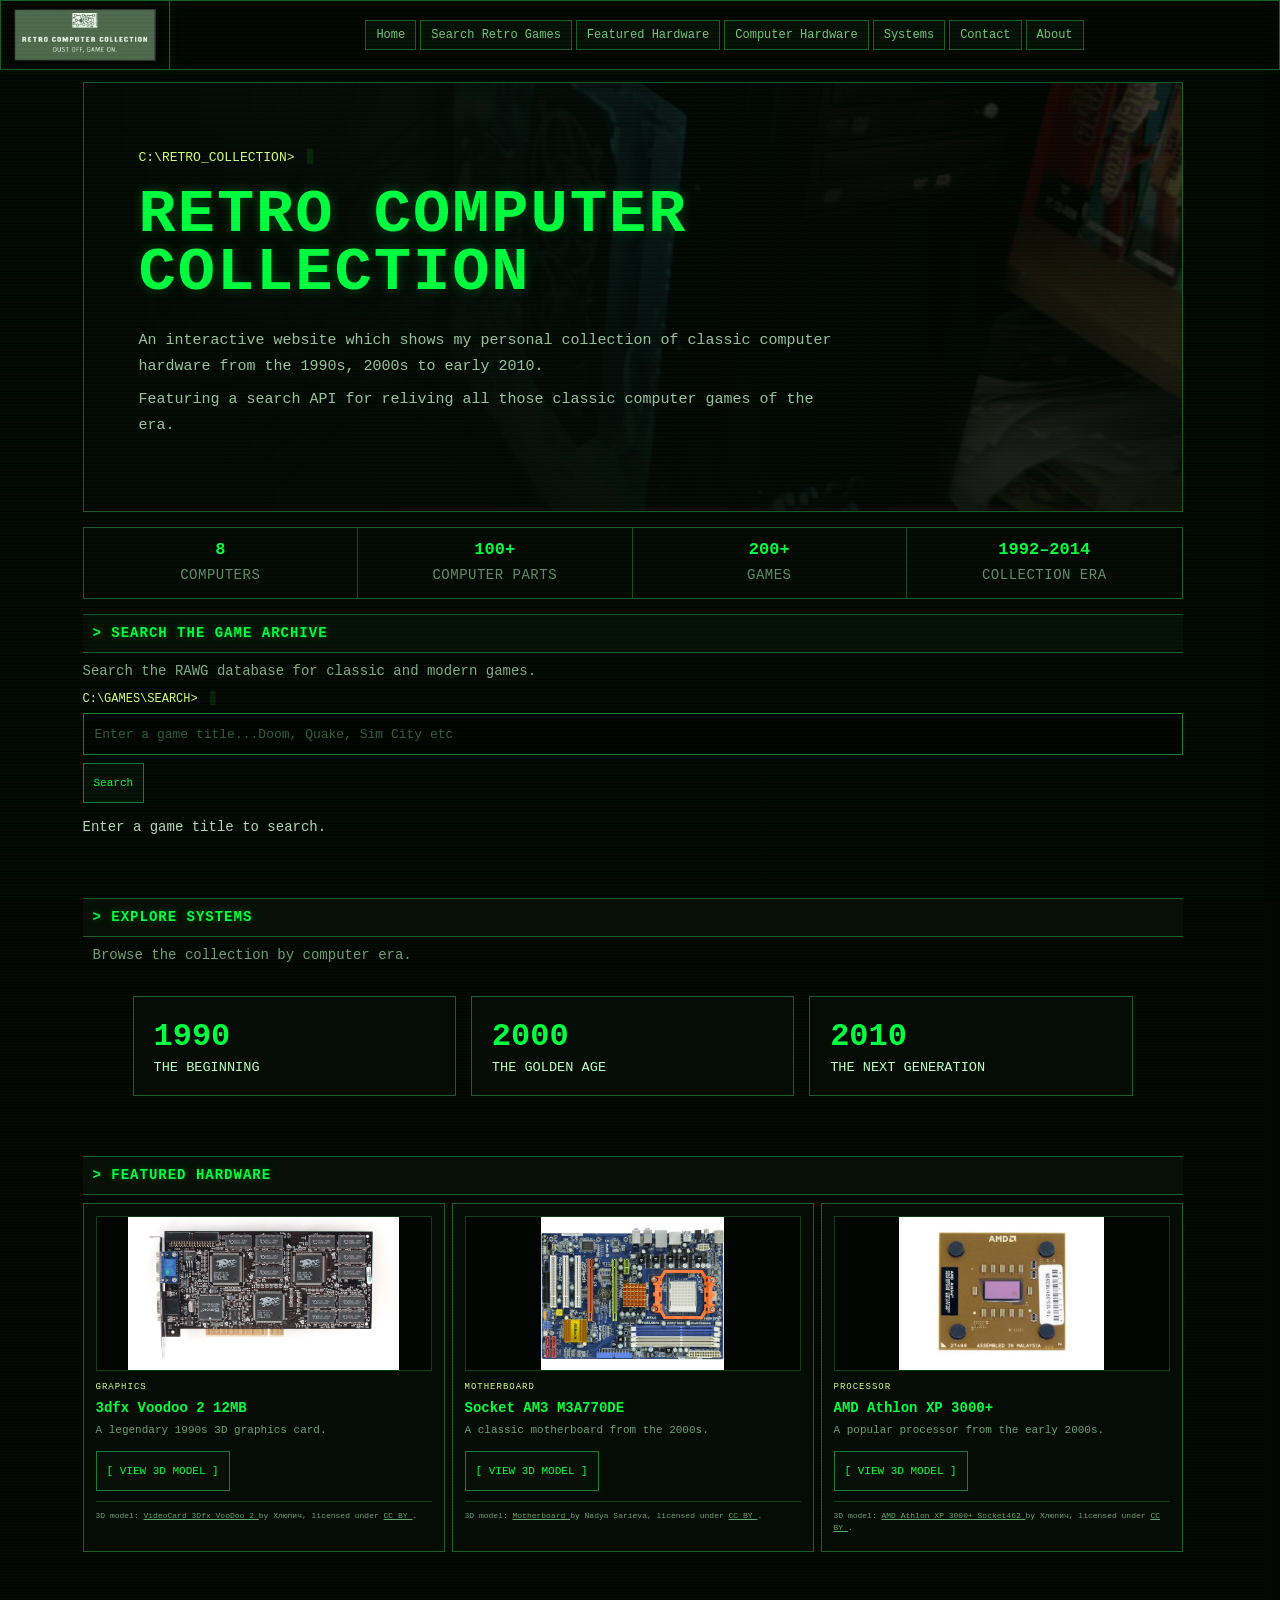
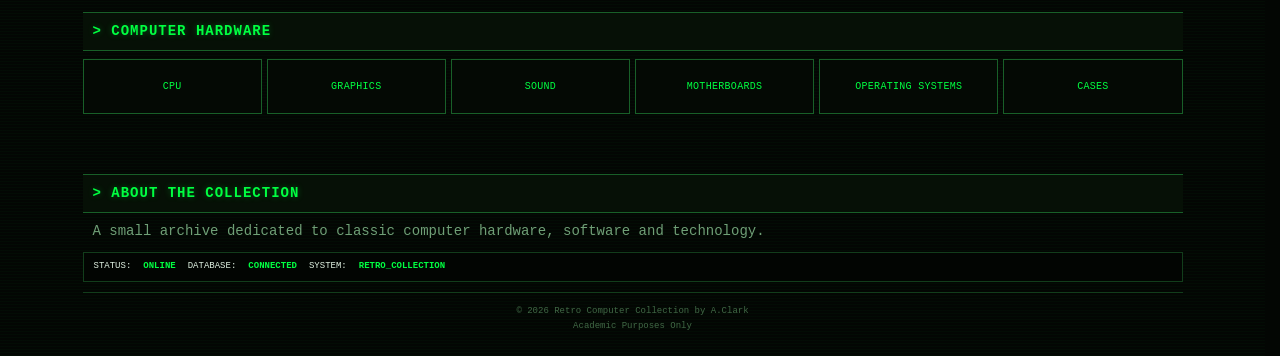
==== commit cbdbbe9c: "changed ordering of navigation options and text" ====
--- a/index.html
+++ b/index.html
@@ -32,12 +32,12 @@
         <nav aria-label="Main navigation">
             <ul>
                 <li><a href="#home">Home</a></li>
-                <li><a href="#featured">Featured</a></li>
-                <li><a href="#parts">Computer Parts</a></li>
                 <li><a href="#search">Search Retro Games</a></li>
+                <li><a href="#featured">Featured Hardware</a></li>
+                <li><a href="#parts">Computer Hardware</a></li>
                 <li><a href="#systems">Systems</a></li>
+                <li><a href="#" id="contactLink">Contact</a></li>
                 <li><a href="#about">About</a></li>
-                <li><a href="#" id="contactLink">Contact</a></li>
             </ul>
         </nav>
     </header>
@@ -420,7 +420,7 @@
     </main>
 
     <footer>
-        <p>© 2026 Retro Computer Parts by A.Clark</p>
+        <p>© 2026 Retro Computer Collection by A.Clark</p>
         <p>Academic Purposes Only</p>
     </footer>
 
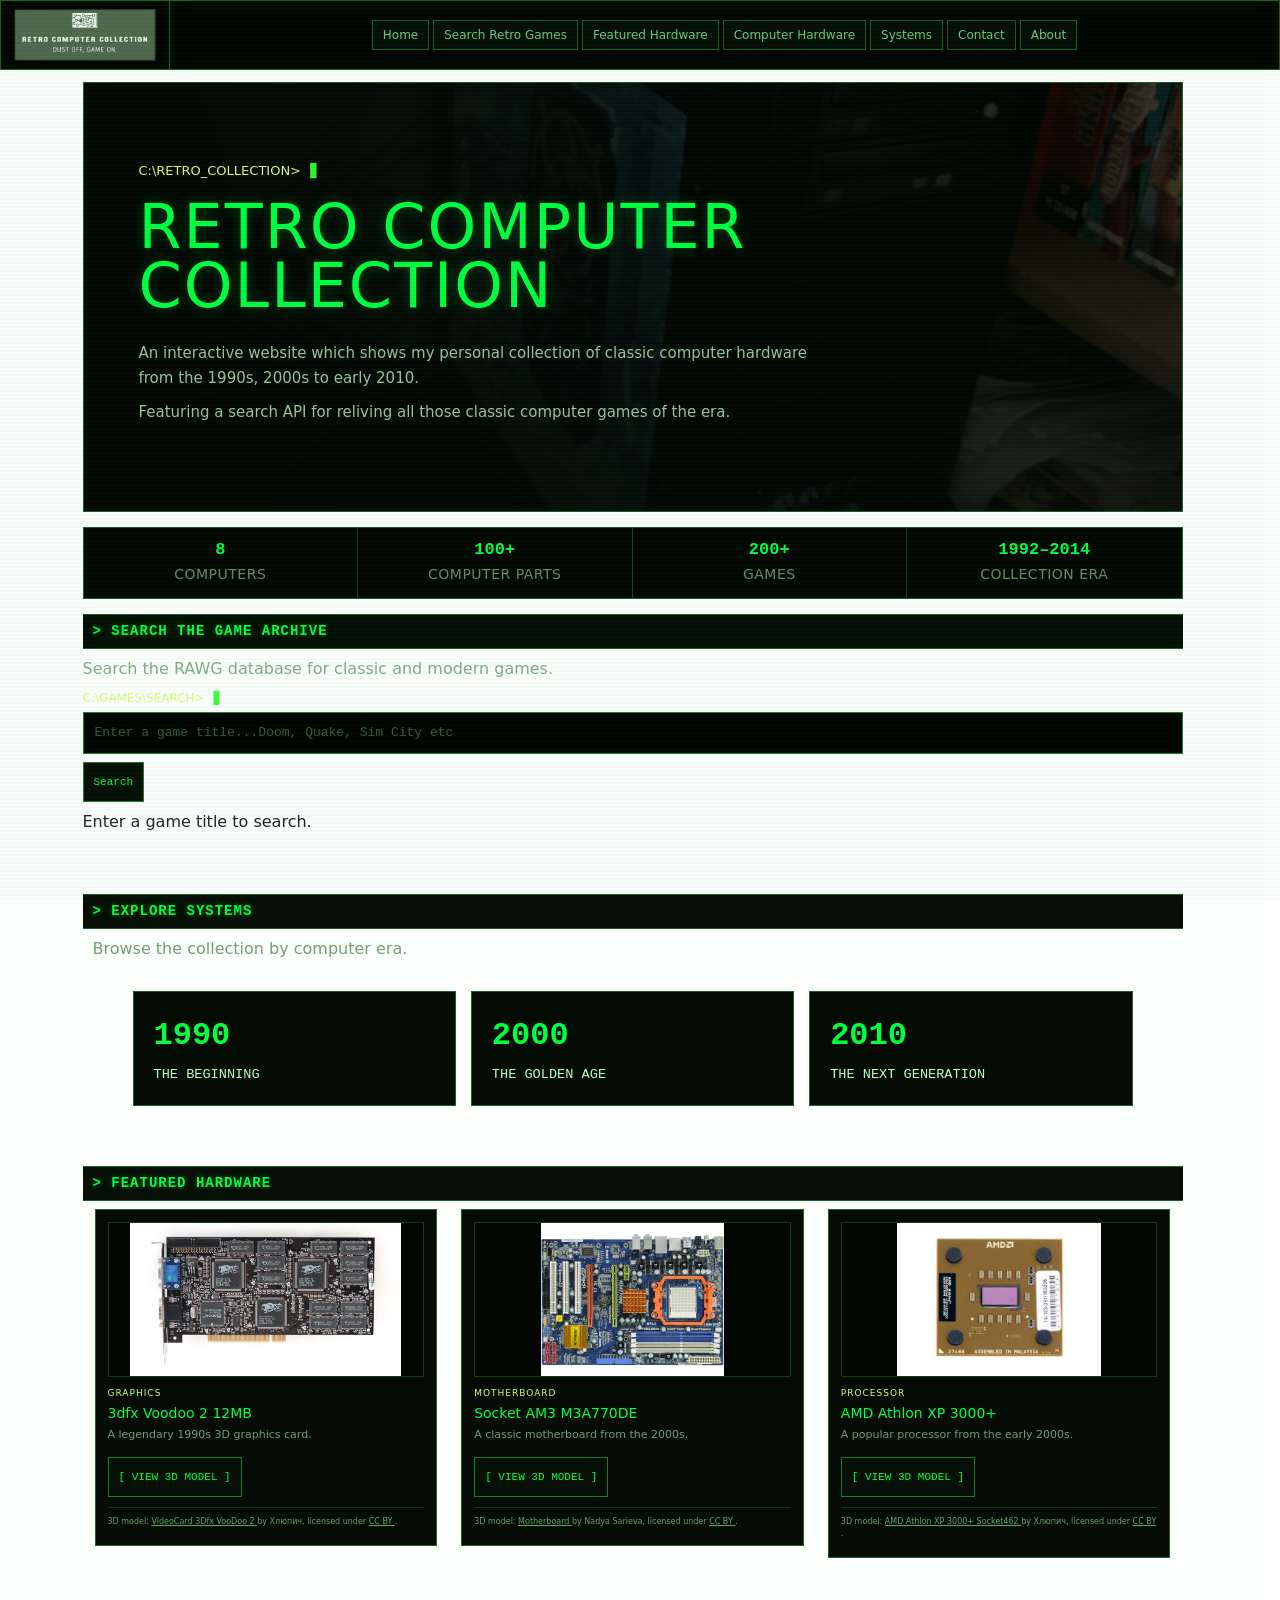
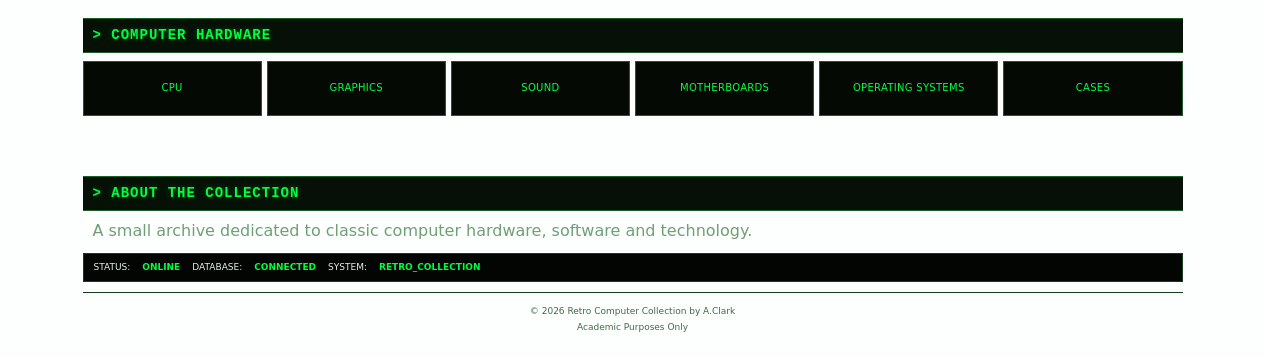
==== commit 717a1a08: "implemented abit of bootloader for the featured section on main page" ====
--- a/index.html
+++ b/index.html
@@ -17,6 +17,8 @@
     <title>Retro Computer Collection</title>
     <!-- Due to number of independent styles required for each asset, a css file has been created -->
     <link rel="stylesheet" href="style.css">
+    <!-- Bootstrap CSS for responsive hardware grid, intially website created without bootstrap, this was added as an extra-->
+    <link href="https://cdn.jsdelivr.net/npm/bootstrap@5.3.3/dist/css/bootstrap.min.css" rel="stylesheet">
     <!-- A 3rd party 3d model viewer. Guide for futher reading and coding reference, https://modelviewer.dev/ -->
     <script type="module" src="https://ajax.googleapis.com/ajax/libs/model-viewer/4.0.0/model-viewer.min.js">
     </script>
@@ -44,7 +46,7 @@
 
     <main id="main-content">
         <!-- Creates the terminal "hero" at the top of the page home page area - https://www.w3schools.com/howto/howto_css_hero_image.asp-->
-         
+
         <section id="home" class="terminal-hero">
             <img src="images/computer-background.jpg" alt="" class="hero-background">
             <div class="terminal-content">
@@ -154,109 +156,117 @@
         <section id="featured">
 
             <h2>&gt; FEATURED HARDWARE</h2>
-
-            <div class="parts">
-
-                <article>
-
-                    <img src="featured/voodoo.jpg" alt="3dfx Voodoo 2 graphics card">
-
-                    <div class="card-label">
-                        GRAPHICS
+            
+<!-- Bootstrap was used here to demonstrate the placement and handling of objects. -->
+            <div class="container">
+                <div class="row g-4 parts">
+                    <div class="col-12 col-md-4">
+
+
+                        <article>
+
+                            <img src="featured/voodoo.jpg" alt="3dfx Voodoo 2 graphics card">
+
+                            <div class="card-label">
+                                GRAPHICS
+                            </div>
+
+                            <h3>3dfx Voodoo 2 12MB</h3>
+
+                            <p>
+                                A legendary 1990s 3D graphics card.
+                            </p>
+
+                            <button type="button" class="model-link site-link" data-model="featured/voodoo.glb">
+                                [ VIEW 3D MODEL ]
+                            </button>
+
+                            <p class="site-link-citation">
+                                3D model:
+                                <a href="https://sketchfab.com/3d-models/videocard-3dfx-voodoo-2-6d3f9151b11b46f184dcae4c0ed22479"
+                                    target="_blank" rel="noopener">
+                                    VideoCard 3Dfx VooDoo 2
+                                </a>
+                                by Хлюпич, licensed under
+                                <a href="https://creativecommons.org/licenses/by/4.0/" target="_blank" rel="noopener">
+                                    CC BY
+                                </a>.
+                            </p>
+
+                        </article>
                     </div>
 
-                    <h3>3dfx Voodoo 2 12MB</h3>
-
-                    <p>
-                        A legendary 1990s 3D graphics card.
-                    </p>
-
-                    <button type="button" class="model-link site-link" data-model="featured/voodoo.glb">
-                        [ VIEW 3D MODEL ]
-                    </button>
-
-                    <p class="site-link-citation">
-                        3D model:
-                        <a href="https://sketchfab.com/3d-models/videocard-3dfx-voodoo-2-6d3f9151b11b46f184dcae4c0ed22479"
-                            target="_blank" rel="noopener">
-                            VideoCard 3Dfx VooDoo 2
-                        </a>
-                        by Хлюпич, licensed under
-                        <a href="https://creativecommons.org/licenses/by/4.0/" target="_blank" rel="noopener">
-                            CC BY
-                        </a>.
-                    </p>
-
-                </article>
-
-
-                <article>
-
-                    <img src="featured/motherboard.jpg" alt="Socket AM3 M3A770DE motherboard">
-
-                    <div class="card-label">
-                        MOTHERBOARD
+                    <div class="col-12 col-md-4">
+                        <article>
+
+                            <img src="featured/motherboard.jpg" alt="Socket AM3 M3A770DE motherboard">
+
+                            <div class="card-label">
+                                MOTHERBOARD
+                            </div>
+
+                            <h3>Socket AM3 M3A770DE</h3>
+
+                            <p>
+                                A classic motherboard from the 2000s.
+                            </p>
+
+                            <button type="button" class="model-link site-link" data-model="featured/motherboard.glb">
+                                [ VIEW 3D MODEL ]
+                            </button>
+
+                            <p class="site-link-citation">
+                                3D model:
+                                <a href="https://sketchfab.com/3d-models/motherboard-cd605439b788488d83d1c97d4547c9fc"
+                                    target="_blank" rel="noopener">
+                                    Motherboard
+                                </a>
+                                by Nadya Sarieva, licensed under
+                                <a href="https://creativecommons.org/licenses/by/4.0/" target="_blank" rel="noopener">
+                                    CC BY
+                                </a>.
+                            </p>
+
+                        </article>
                     </div>
 
-                    <h3>Socket AM3 M3A770DE</h3>
-
-                    <p>
-                        A classic motherboard from the 2000s.
-                    </p>
-
-                    <button type="button" class="model-link site-link" data-model="featured/motherboard.glb">
-                        [ VIEW 3D MODEL ]
-                    </button>
-
-                    <p class="site-link-citation">
-                        3D model:
-                        <a href="https://sketchfab.com/3d-models/motherboard-cd605439b788488d83d1c97d4547c9fc"
-                            target="_blank" rel="noopener">
-                            Motherboard
-                        </a>
-                        by Nadya Sarieva, licensed under
-                        <a href="https://creativecommons.org/licenses/by/4.0/" target="_blank" rel="noopener">
-                            CC BY
-                        </a>.
-                    </p>
-
-                </article>
-
-
-                <article>
-
-                    <img src="featured/amdathlon3000.jpg" alt="AMD Athlon XP 3000+ processor">
-
-                    <div class="card-label">
-                        PROCESSOR
+
+                    <div class="col-12 col-md-4">
+                        <article>
+
+                            <img src="featured/amdathlon3000.jpg" alt="AMD Athlon XP 3000+ processor">
+
+                            <div class="card-label">
+                                PROCESSOR
+                            </div>
+
+                            <h3>AMD Athlon XP 3000+</h3>
+
+                            <p>
+                                A popular processor from the early 2000s.
+                            </p>
+
+                            <button type="button" class="model-link site-link" data-model="featured/amdathlonxp.glb">
+                                [ VIEW 3D MODEL ]
+                            </button>
+
+                            <p class="site-link-citation">
+                                3D model:
+                                <a href="https://sketchfab.com/3d-models/amd-athlon-xp-3000-socket462-8713dd83f1434eb2a84fe0ce3e3744a7"
+                                    target="_blank" rel="noopener">
+                                    AMD Athlon XP 3000+ Socket462
+                                </a>
+                                by Хлюпич, licensed under
+                                <a href="https://creativecommons.org/licenses/by/4.0/" target="_blank" rel="noopener">
+                                    CC BY
+                                </a>.
+                            </p>
+
+                        </article>
+
                     </div>
-
-                    <h3>AMD Athlon XP 3000+</h3>
-
-                    <p>
-                        A popular processor from the early 2000s.
-                    </p>
-
-                    <button type="button" class="model-link site-link" data-model="featured/amdathlonxp.glb">
-                        [ VIEW 3D MODEL ]
-                    </button>
-
-                    <p class="site-link-citation">
-                        3D model:
-                        <a href="https://sketchfab.com/3d-models/amd-athlon-xp-3000-socket462-8713dd83f1434eb2a84fe0ce3e3744a7"
-                            target="_blank" rel="noopener">
-                            AMD Athlon XP 3000+ Socket462
-                        </a>
-                        by Хлюпич, licensed under
-                        <a href="https://creativecommons.org/licenses/by/4.0/" target="_blank" rel="noopener">
-                            CC BY
-                        </a>.
-                    </p>
-
-                </article>
-
-            </div>
-
+                </div>
+            </div>
 
             <div id="modelViewer" class="model-viewer-container">
 
@@ -841,8 +851,8 @@
                         system.year < decadeStart + 10;
 
                 });
-                    // In addition, when an element is created, it pulls the data from the owned.js file to build the elements
-                    // system cards are created using the informmation from the owned.js to hten populate the image and text fields later.
+                // In addition, when an element is created, it pulls the data from the owned.js file to build the elements
+                // system cards are created using the informmation from the owned.js to hten populate the image and text fields later.
                 systemCollection.innerHTML = "";
 
                 const heading = document.createElement("h3");
--- a/style.css
+++ b/style.css
@@ -561,7 +561,7 @@
 
 
 /* ########### this styles the computer hardware part cards across computer part catergories ###########*/
-.parts,
+/* removed as it is now handled by bootloader.parts, */
 .cpu-list,
 .sound-list,
 .gpu-list,
@@ -1436,7 +1436,7 @@
         font-size: 2rem;
     }
 
-    .parts,
+    /* commented out as bootloader is managing the styling.parts, */
     .categories,
     .system-grid,
     .cpu-list,
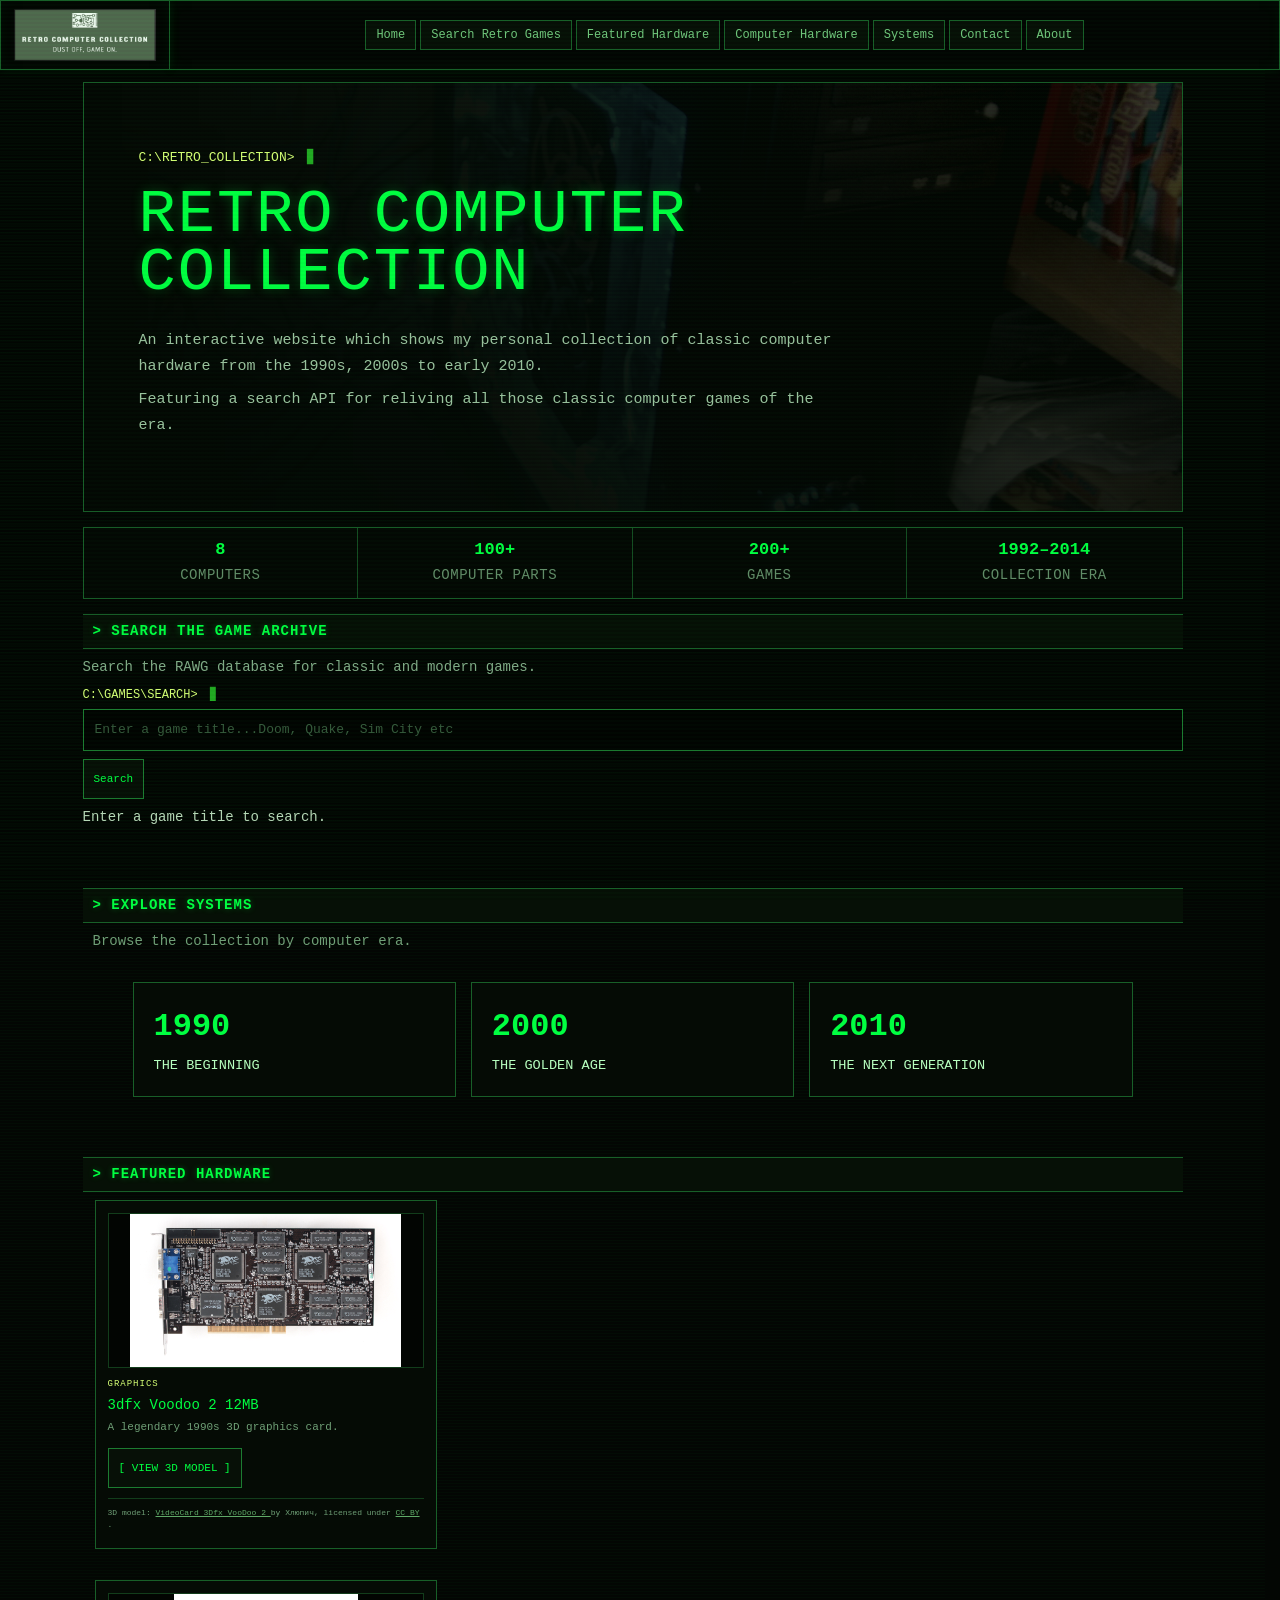
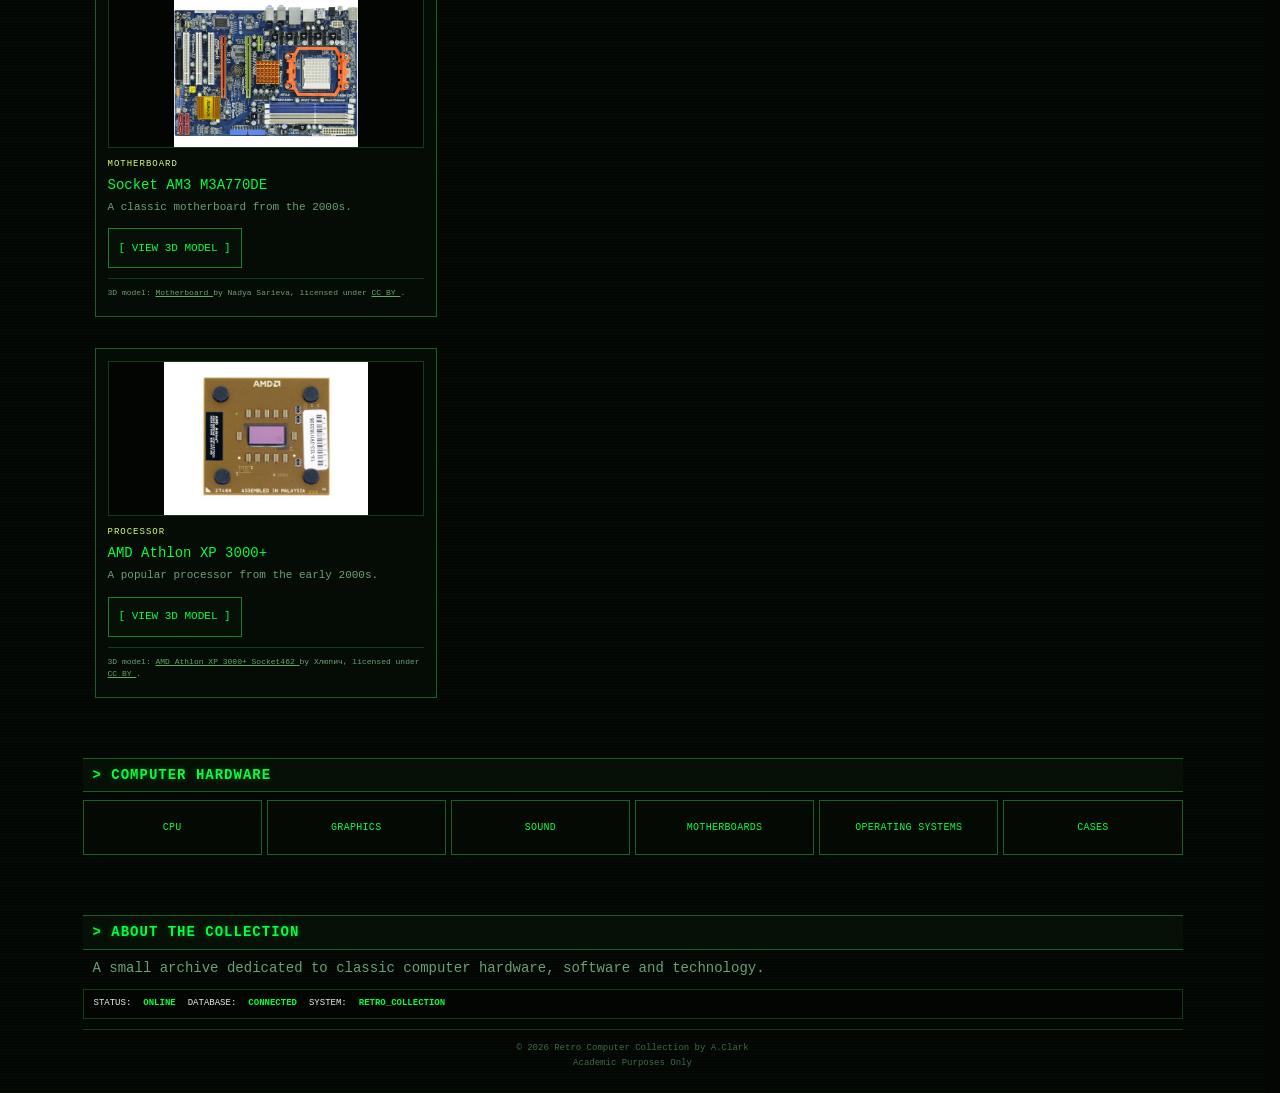
==== commit 65931322: "changed order of library loading" ====
--- a/index.html
+++ b/index.html
@@ -15,10 +15,10 @@
     <!-- Icon custom created to load with webpage -->
     <link rel="icon" href="favicon.png" type="image/x-icon">
     <title>Retro Computer Collection</title>
+    <!-- Bootstrap CSS for responsive hardware grid, intially website created without bootstrap, this was added as an extra-->
+    <link href="https://cdn.jsdelivr.net/npm/bootstrap@5.3.3/dist/css/bootstrap.min.css" rel="stylesheet">
     <!-- Due to number of independent styles required for each asset, a css file has been created -->
     <link rel="stylesheet" href="style.css">
-    <!-- Bootstrap CSS for responsive hardware grid, intially website created without bootstrap, this was added as an extra-->
-    <link href="https://cdn.jsdelivr.net/npm/bootstrap@5.3.3/dist/css/bootstrap.min.css" rel="stylesheet">
     <!-- A 3rd party 3d model viewer. Guide for futher reading and coding reference, https://modelviewer.dev/ -->
     <script type="module" src="https://ajax.googleapis.com/ajax/libs/model-viewer/4.0.0/model-viewer.min.js">
     </script>
@@ -156,7 +156,7 @@
         <section id="featured">
 
             <h2>&gt; FEATURED HARDWARE</h2>
-            
+
 <!-- Bootstrap was used here to demonstrate the placement and handling of objects. -->
             <div class="container">
                 <div class="row g-4 parts">
--- a/style.css
+++ b/style.css
@@ -561,7 +561,7 @@
 
 
 /* ########### this styles the computer hardware part cards across computer part catergories ###########*/
-/* removed as it is now handled by bootloader.parts, */
+.parts,
 .cpu-list,
 .sound-list,
 .gpu-list,
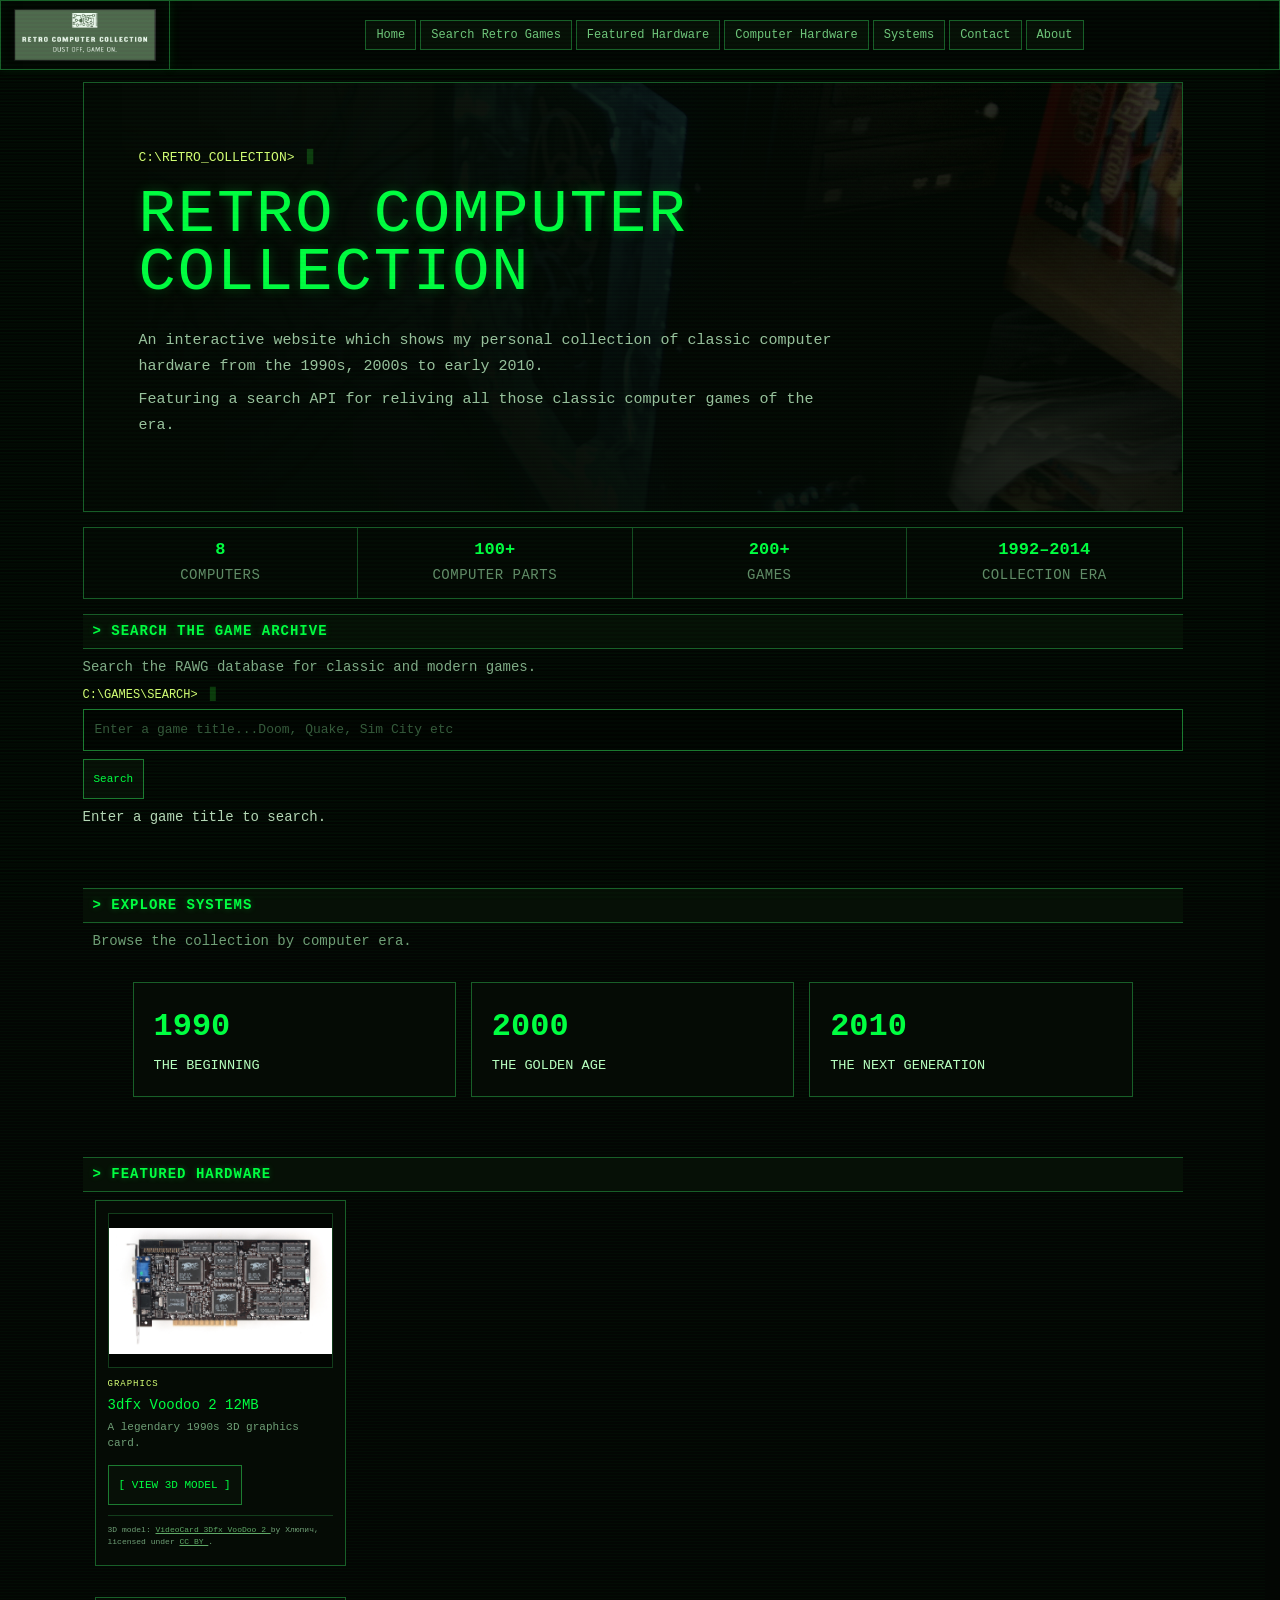
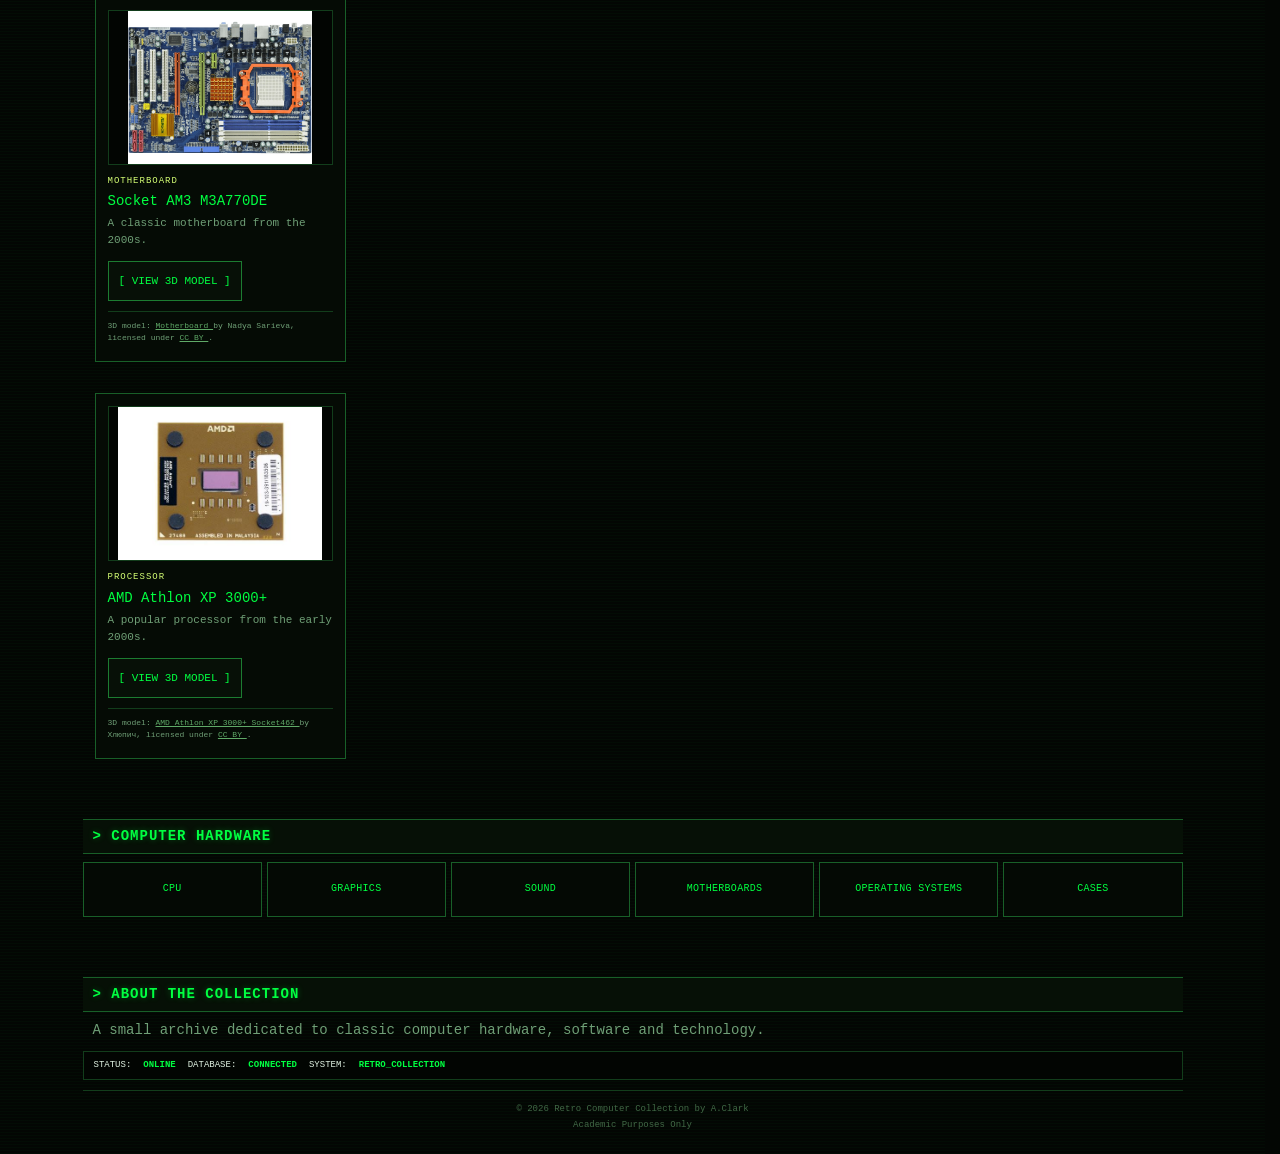
==== commit c6b99a4a: "edit bootstrap column setting" ====
--- a/index.html
+++ b/index.html
@@ -157,10 +157,10 @@
 
             <h2>&gt; FEATURED HARDWARE</h2>
 
-<!-- Bootstrap was used here to demonstrate the placement and handling of objects. -->
+<!-- Bootstrap v5 was used here to demonstrate the placement and handling of objects in column for the featured hardware. -->
             <div class="container">
                 <div class="row g-4 parts">
-                    <div class="col-12 col-md-4">
+                    <div class="col-12 col-md-3">
 
 
                         <article>
@@ -196,7 +196,7 @@
                         </article>
                     </div>
 
-                    <div class="col-12 col-md-4">
+                    <div class="col-12 col-md-3">
                         <article>
 
                             <img src="featured/motherboard.jpg" alt="Socket AM3 M3A770DE motherboard">
@@ -231,7 +231,7 @@
                     </div>
 
 
-                    <div class="col-12 col-md-4">
+                    <div class="col-12 col-md-3">
                         <article>
 
                             <img src="featured/amdathlon3000.jpg" alt="AMD Athlon XP 3000+ processor">
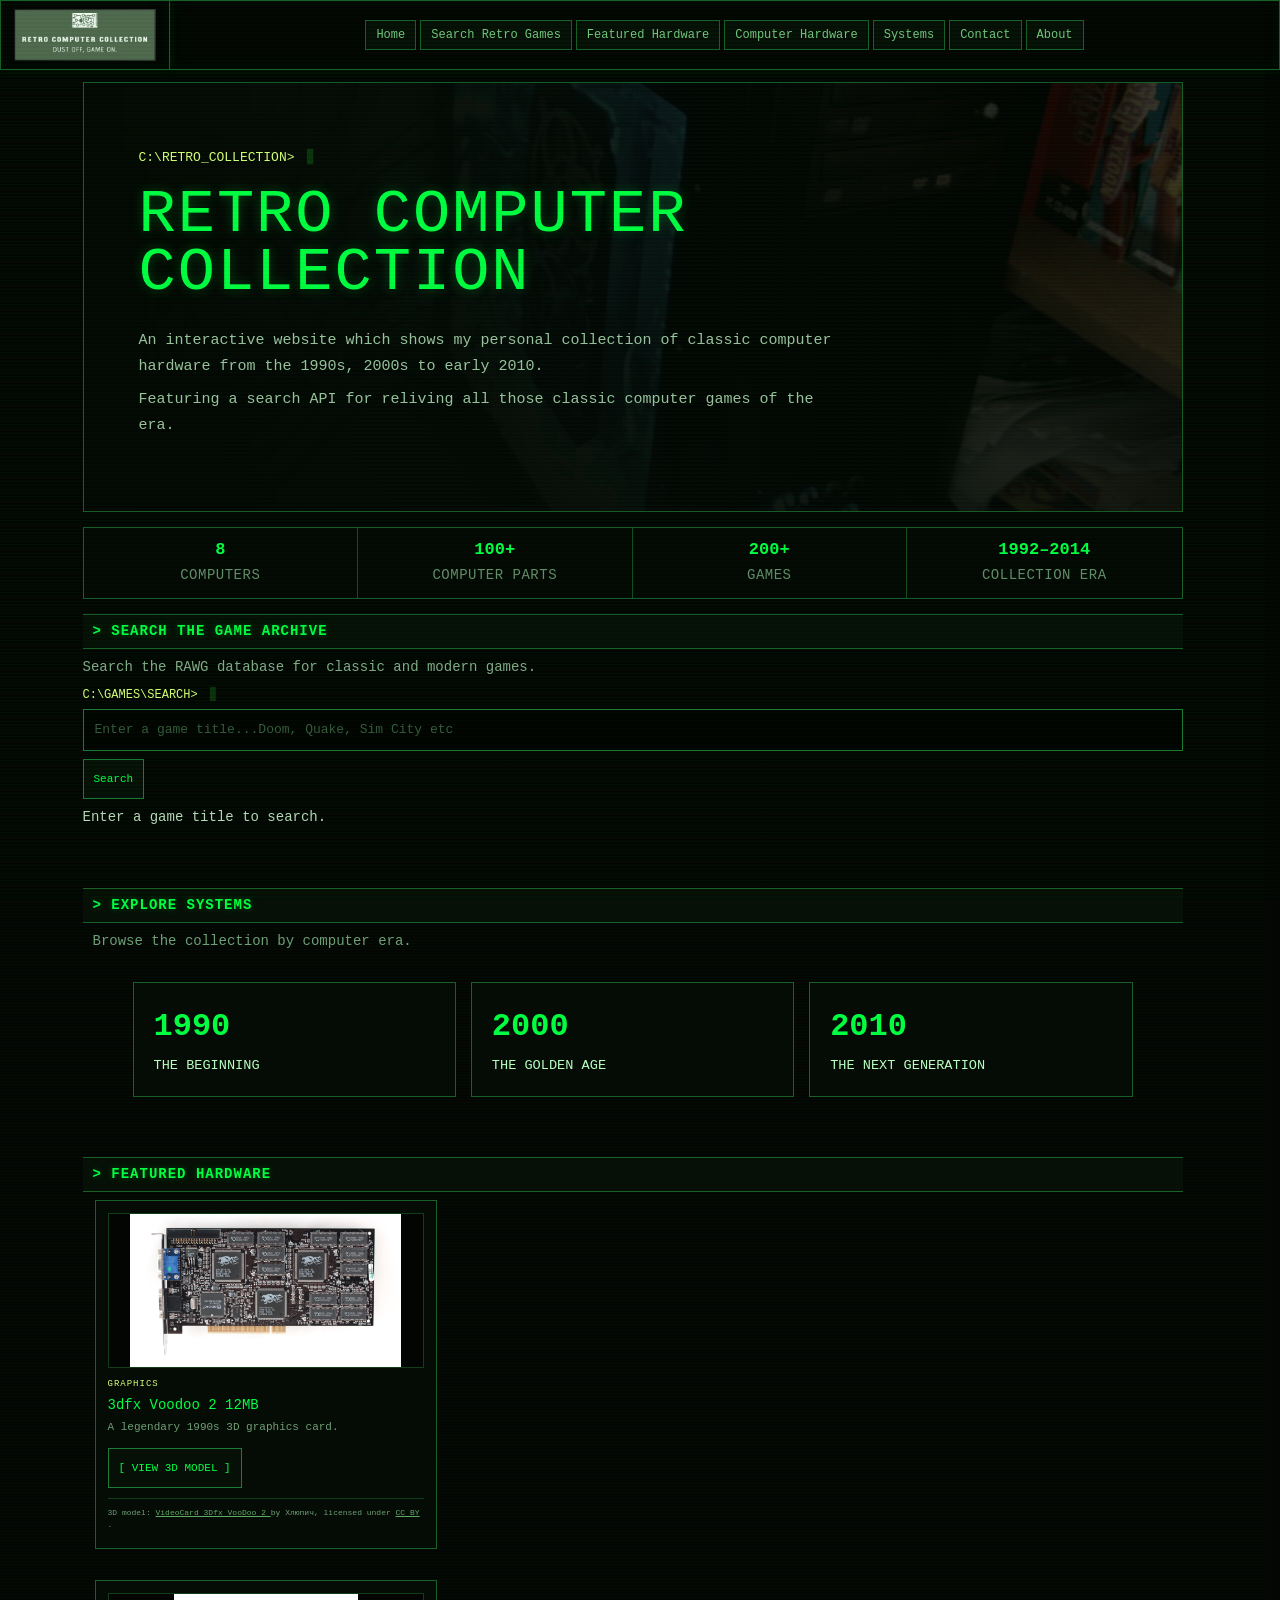
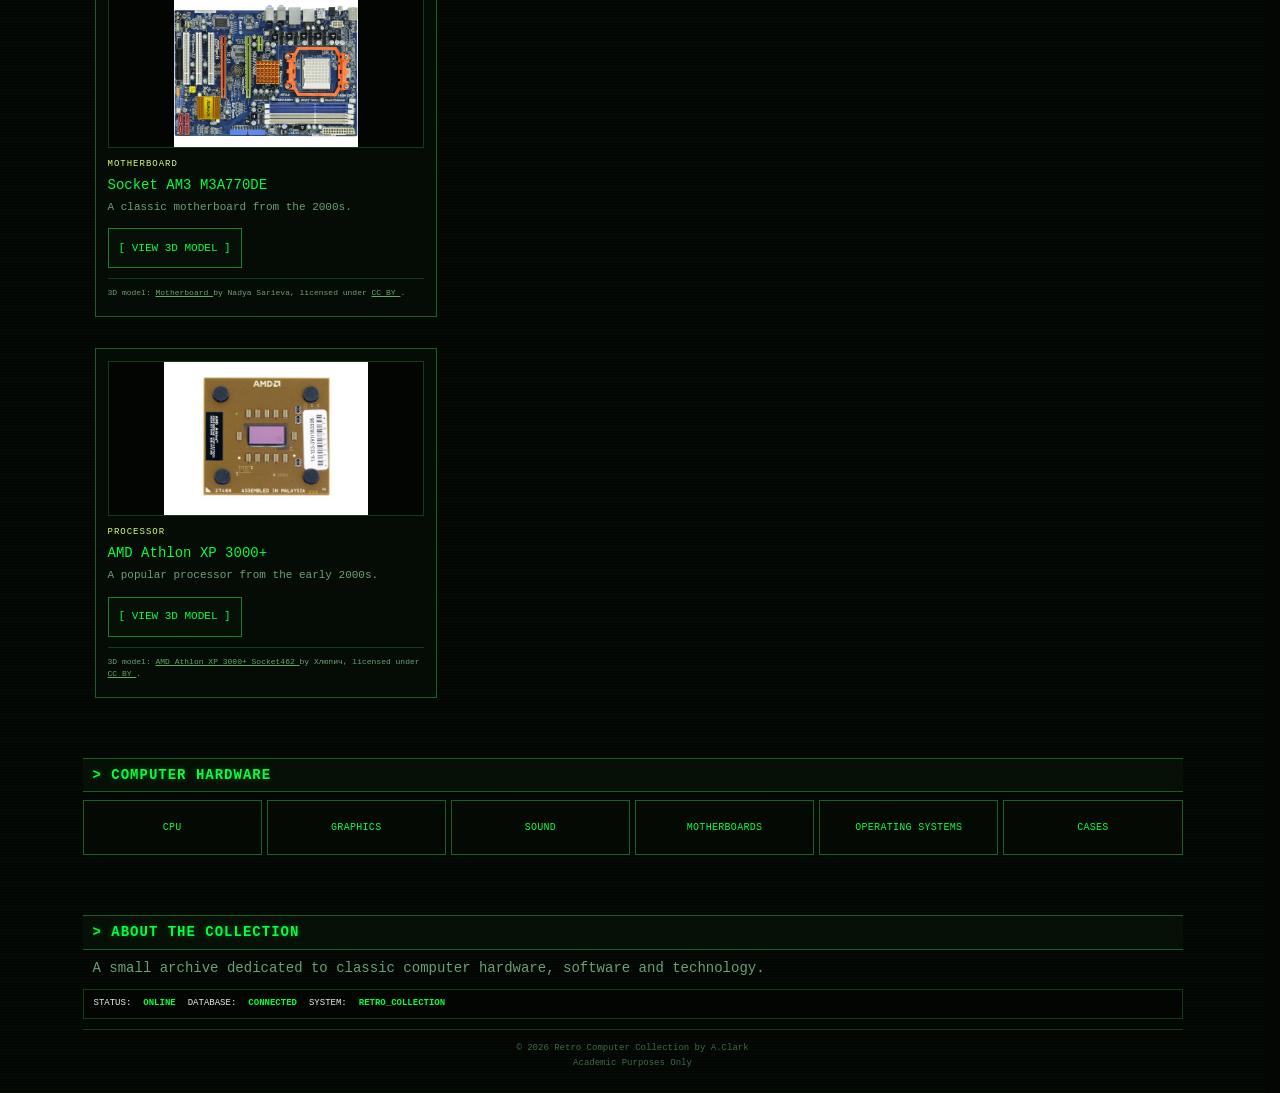
==== commit b9fea47b: "update on bootloader settings" ====
--- a/index.html
+++ b/index.html
@@ -160,7 +160,7 @@
 <!-- Bootstrap v5 was used here to demonstrate the placement and handling of objects in column for the featured hardware. -->
             <div class="container">
                 <div class="row g-4 parts">
-                    <div class="col-12 col-md-3">
+                    <div class="col-12 col-md-4">
 
 
                         <article>
@@ -196,7 +196,7 @@
                         </article>
                     </div>
 
-                    <div class="col-12 col-md-3">
+                    <div class="col-12 col-md-4">
                         <article>
 
                             <img src="featured/motherboard.jpg" alt="Socket AM3 M3A770DE motherboard">
@@ -231,7 +231,7 @@
                     </div>
 
 
-                    <div class="col-12 col-md-3">
+                    <div class="col-12 col-md-4">
                         <article>
 
                             <img src="featured/amdathlon3000.jpg" alt="AMD Athlon XP 3000+ processor">
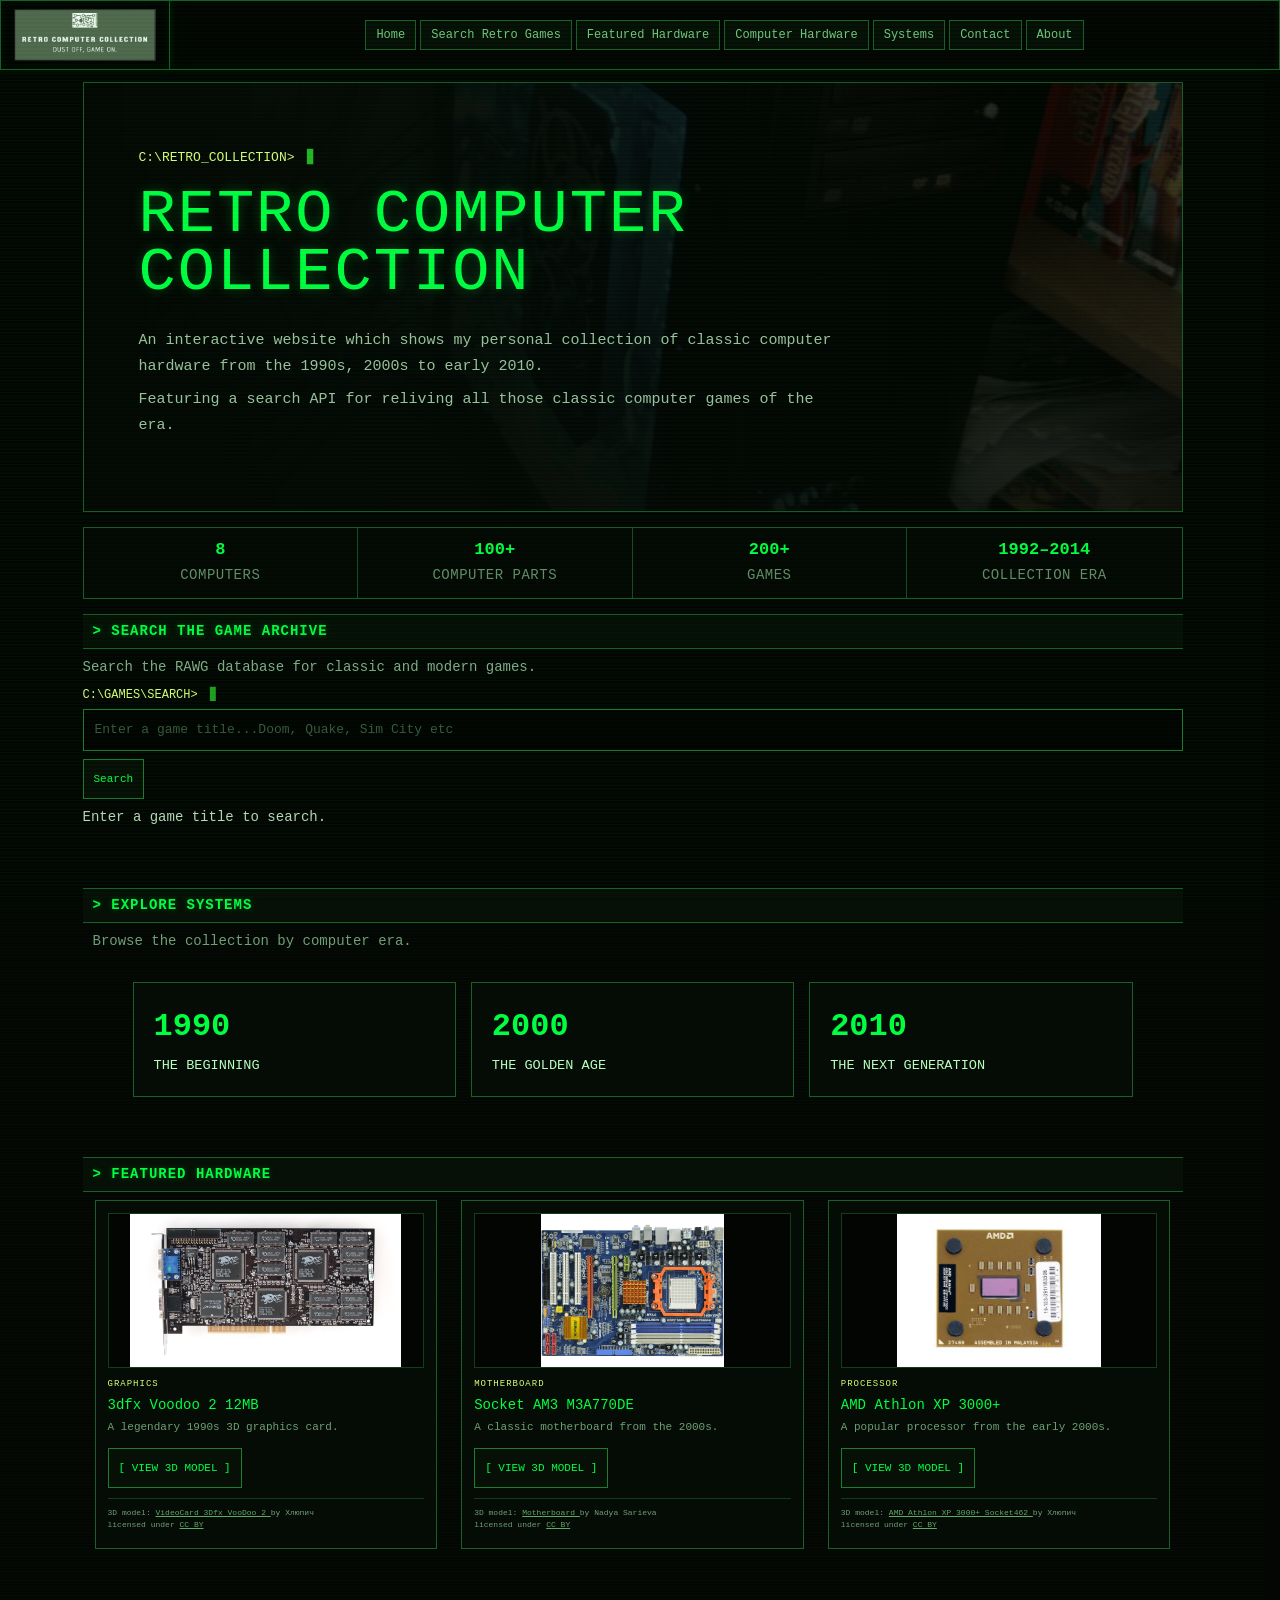
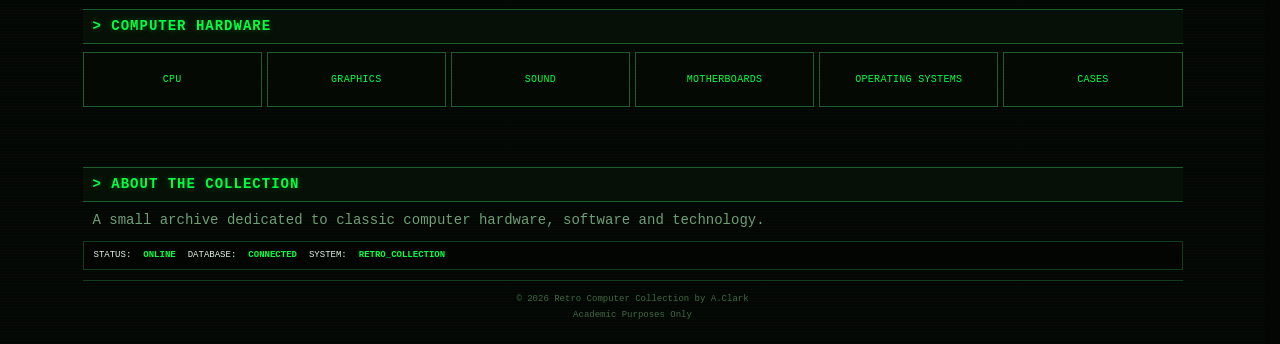
==== commit 7461b0a4: "edited spacing for comments and citation" ====
--- a/index.html
+++ b/index.html
@@ -187,10 +187,10 @@
                                     target="_blank" rel="noopener">
                                     VideoCard 3Dfx VooDoo 2
                                 </a>
-                                by Хлюпич, licensed under
+                                by Хлюпич <br> licensed under
                                 <a href="https://creativecommons.org/licenses/by/4.0/" target="_blank" rel="noopener">
                                     CC BY
-                                </a>.
+                                </a>
                             </p>
 
                         </article>
@@ -221,10 +221,10 @@
                                     target="_blank" rel="noopener">
                                     Motherboard
                                 </a>
-                                by Nadya Sarieva, licensed under
+                                by Nadya Sarieva <br> licensed under
                                 <a href="https://creativecommons.org/licenses/by/4.0/" target="_blank" rel="noopener">
                                     CC BY
-                                </a>.
+                                </a>
                             </p>
 
                         </article>
@@ -256,10 +256,10 @@
                                     target="_blank" rel="noopener">
                                     AMD Athlon XP 3000+ Socket462
                                 </a>
-                                by Хлюпич, licensed under
+                                by Хлюпич <br> licensed under
                                 <a href="https://creativecommons.org/licenses/by/4.0/" target="_blank" rel="noopener">
                                     CC BY
-                                </a>.
+                                </a>
                             </p>
 
                         </article>
--- a/style.css
+++ b/style.css
@@ -561,7 +561,7 @@
 
 
 /* ########### this styles the computer hardware part cards across computer part catergories ###########*/
-.parts,
+/* comment out as this feature parts section is managed by the bootloader .parts, */
 .cpu-list,
 .sound-list,
 .gpu-list,
